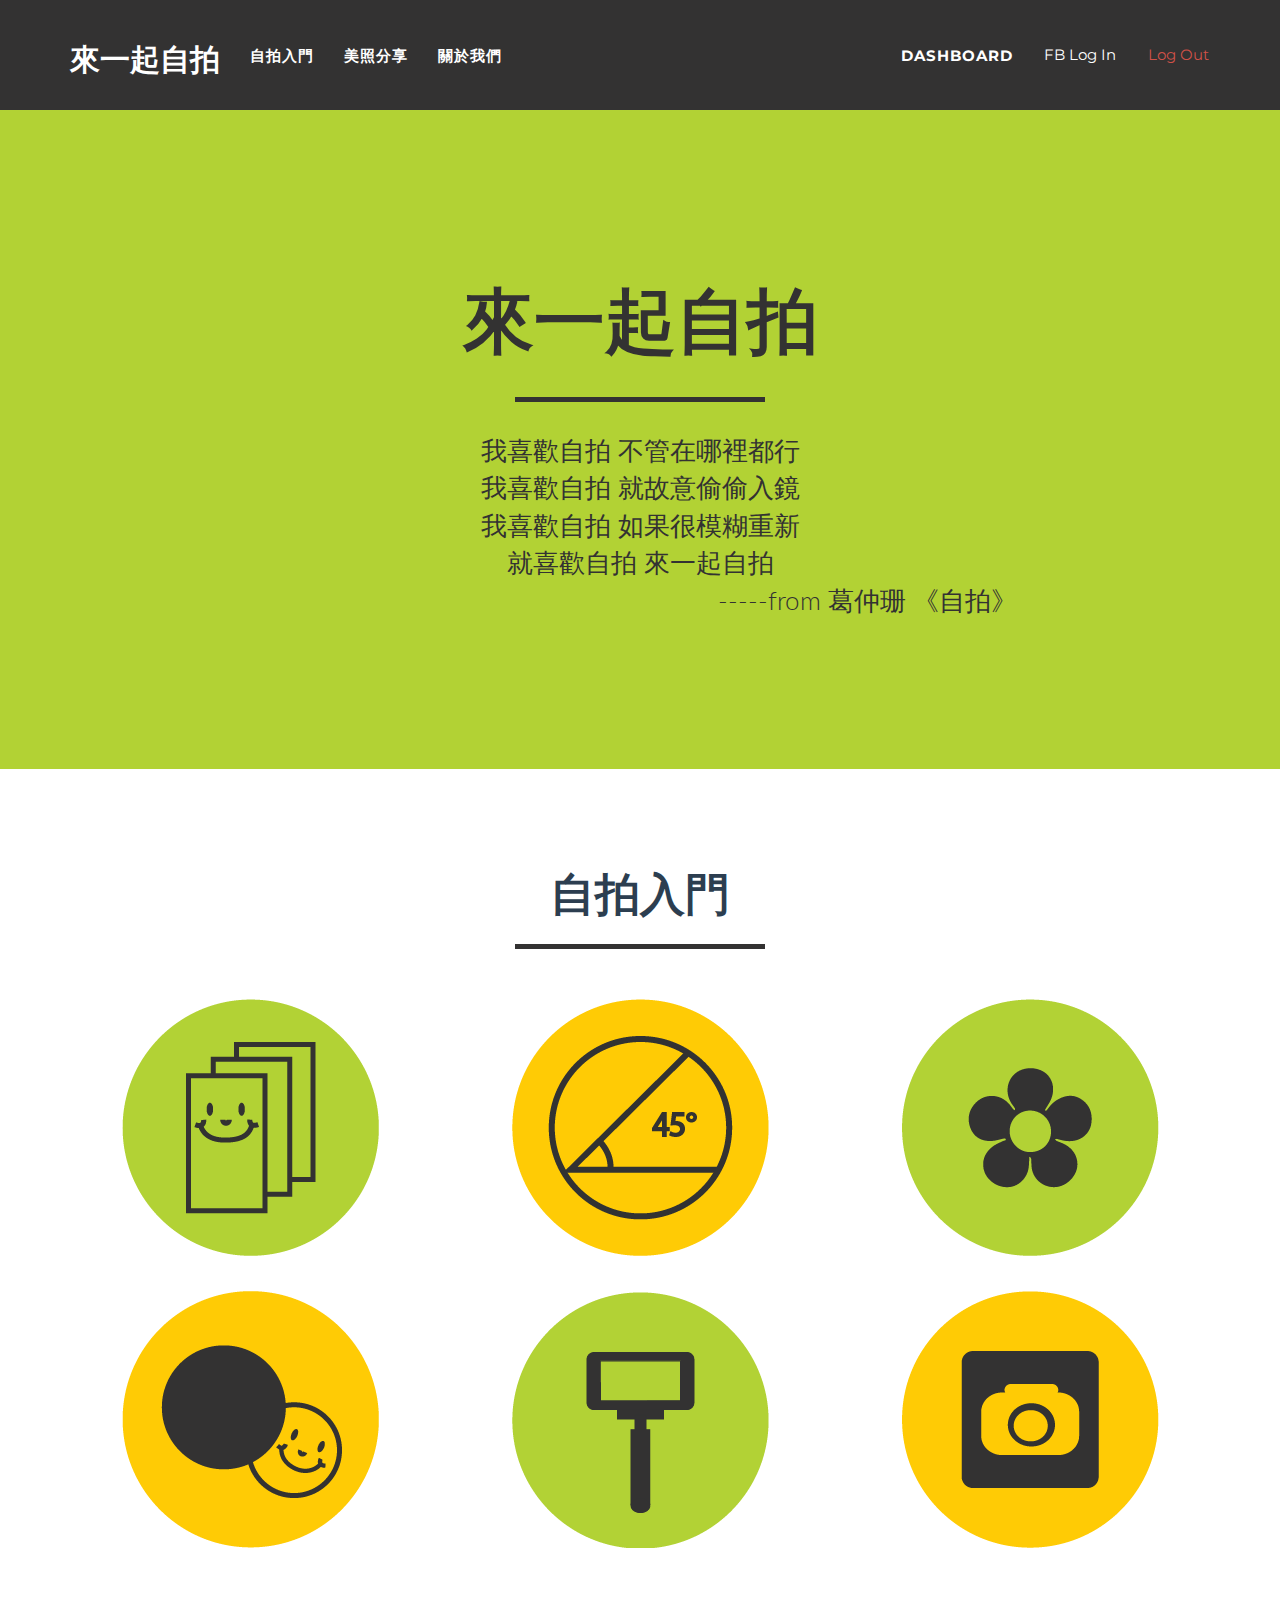
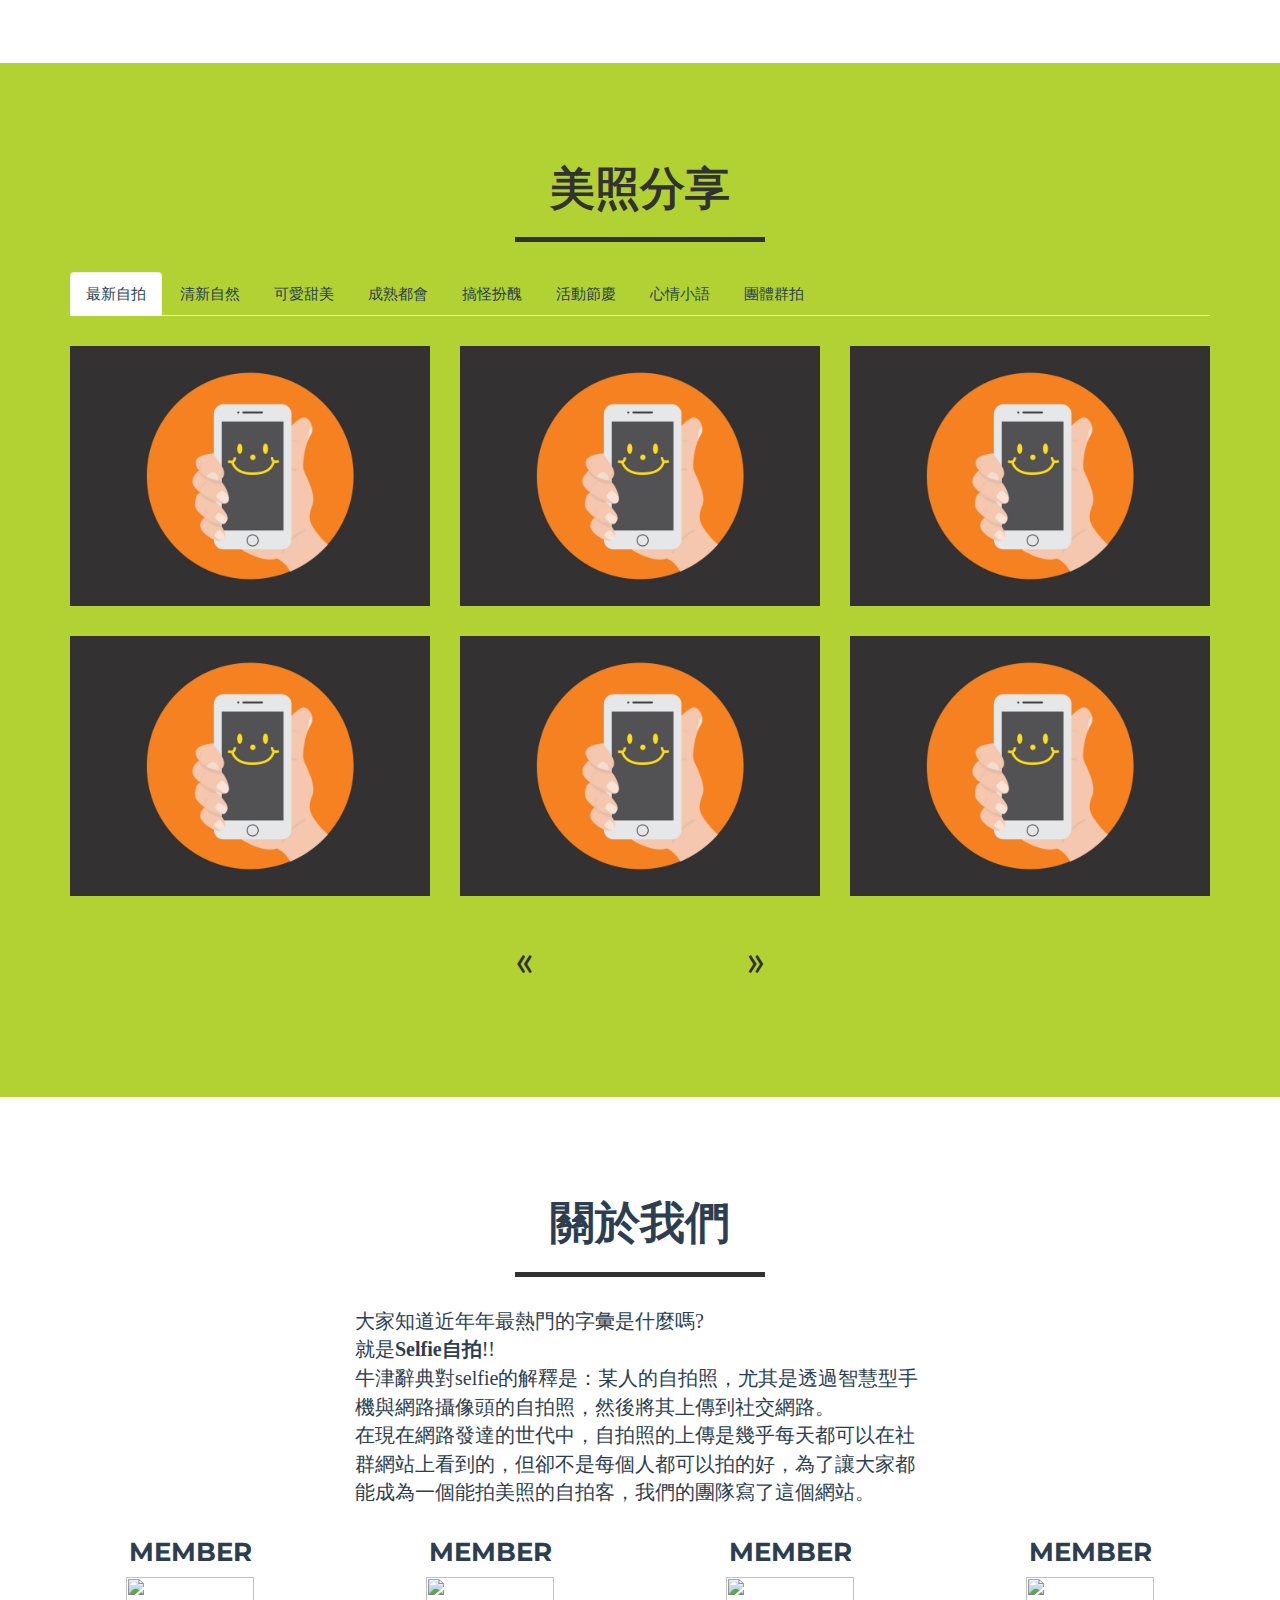
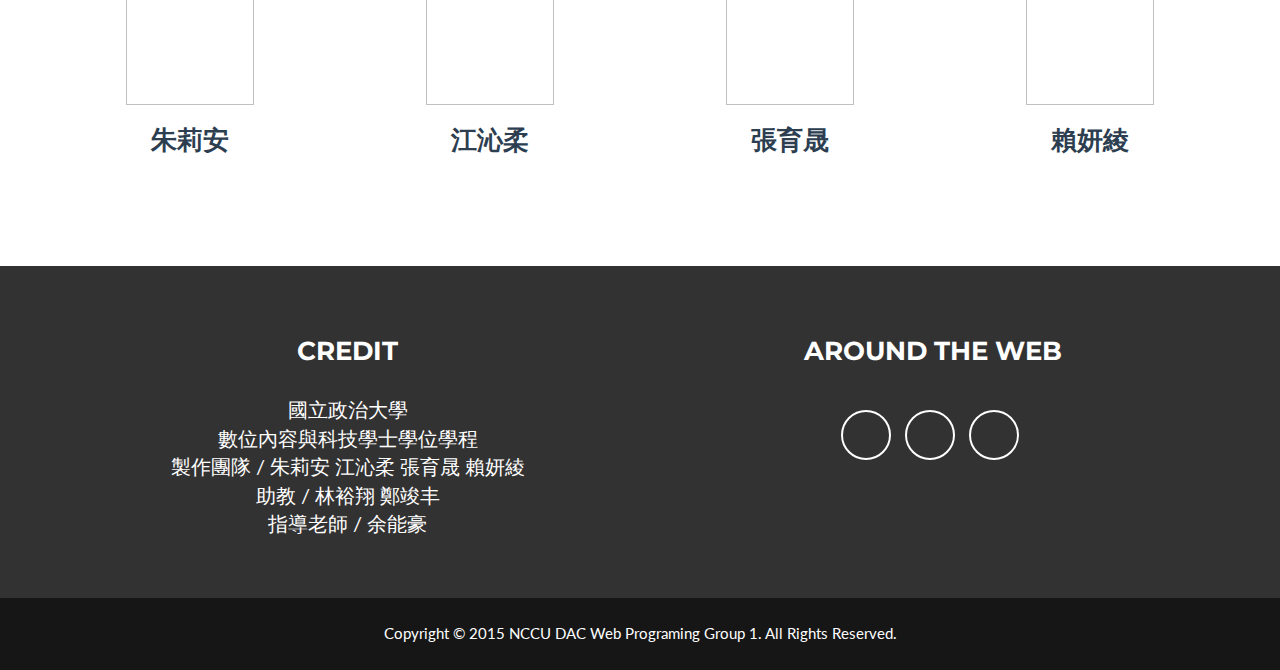
==== index.html @ 79dd172d "beautyimg" ====
<!DOCTYPE html>
<html>

    <head class="col-md-4" prefix="og: http://ogp.me/ns# fb: http://ogp.me/ns/fb# article: http://ogp.me/ns/article#">
        <meta property="og:type" content="article" />
        <meta property="og:url" content="http://selfiewithme.github.io/selfiewithme/" />
        <meta property="og:title" content="來一起自拍 Selfie With Me" />
        <meta property="og:description" content="NCCU Web Programming" />
        <meta property="og:image" content="http://selfiewithme.github.io/selfiewithme/img/opengraph.JPG"/>
        <!--https://developers.facebook.com/docs/reference/opengraph/object-type/article-->

        <title>來一起自拍 Selfie With Me</title>
        <meta name="viewport" content="width=device-width">

        <!-- Bootstrap Core CSS - Uses Bootswatch Flatly Theme: http://bootswatch.com/flatly/ -->
        <link href="css/bootstrap.css" rel="stylesheet">
        
        <!-- Custom CSS -->
        <link href="css/main.css" rel="stylesheet">

        <!-- Custom Fonts -->
        <link href="font-awesome/css/font-awesome.min.css" rel="stylesheet" type="text/css">
        <link href="http://fonts.googleapis.com/css?family=Montserrat:400,700" rel="stylesheet" type="text/css">
        <link href="http://fonts.googleapis.com/css?family=Lato:400,700,400italic,700italic" rel="stylesheet" type="text/css">
        <script src="http://www.parsecdn.com/js/parse-1.4.2.min.js"></script>
        <script src="js/key.js"></script>

    </head>

    <body id="page-top" class="index">
            <div id="fb-root"></div>
            <script>
            window.fbAsyncInit = function() {
             Parse.FacebookUtils.init({
                  appId      : '376624765869068',
                  status     : true,  // check Facebook Login status
                  cookie     : true,  // enable cookies to allow Parse to access the session
                  xfbml      : true, 
                  version    : 'v2.3'
                });
              };

            (function(d, s, id) {
              var js, fjs = d.getElementsByTagName(s)[0];
              if (d.getElementById(id)) return;
              js = d.createElement(s); js.id = id;
              js.src = "//connect.facebook.net/zh_TW/sdk.js#xfbml=1&version=v2.3&appId=376624765869068";
              fjs.parentNode.insertBefore(js, fjs);
            }(document, 'script', 'facebook-jssdk'));
            </script>
        <!-- Navigation -->
        <nav class="navbar navbar-default navbar-fixed-top">
            <div class="container">
                <!-- Brand and toggle get grouped for better mobile display -->
                <div class="navbar-header page-scroll">
                    <button type="button" class="navbar-toggle" data-toggle="collapse" data-target="#bs-example-navbar-collapse-1">
                        <span class="sr-only">Toggle navigation</span>
                        <span class="icon-bar"></span>
                        <span class="icon-bar"></span>
                        <span class="icon-bar"></span>
                    </button>
                    <a class="navbar-brand" href="#page-top">來一起自拍</a>
                </div>

                <!-- Collect the nav links, forms, and other content for toggling -->
                <div class="collapse navbar-collapse" id="bs-example-navbar-collapse-1">
                    <ul class="nav navbar-nav navbar-left">
                        <li class="hidden">
                            <a href="#page-top"></a>
                        </li>
                        <li class="page-scroll">
                            <a href="#about">自拍入門</a>
                        </li>
                        <li class="page-scroll">
                            <a href="#portfolio">美照分享</a>
                        </li>
                        <li class="page-scroll">
                            <a href="#contact">關於我們</a>
                        </li>

                    </ul>
                    <ul class="nav navbar-nav navbar-right">
                        <li >
                            <div id="fbPic"></div>
                        </li>
                        <li >
                            <a id="dashboardBtn"href="dashboard.html">Dashboard</a>
                        </li>
                        <li >
                            <button id="loginBtn" name="singlebutton" class="btn btn-link">FB Log In</button>
                        </li>
                        <li calss="col-md-offset-9">
                            <button id="logoutBtn" name="singlebutton" class="btn btn-link">Log Out</button>
                        </li>
                    </ul>
                    <div class="collapse nav navbar-nav nav-collapse slide-down" id="nav-collapse3">
                        <form class="navbar-form navbar-right" role="search">
                            <div class="form-group">
                                <input type="text" class="form-control" placeholder="Search" />
                            </div>
                            <button type="submit" class="btn btn-danger"><span class="glyphicon glyphicon-search" aria-hidden="true"></span></button>
                        </form>
                    </div>
                </div>
                <!-- /.navbar-collapse -->
            </div>
            <!-- /.container-fluid -->
        </nav>

        <!-- Header -->
        <header>
            <div class="container">
                <div class="row">
                    <div class="col-lg-12">
                        <img class="img-responsive" src="img/selfiewithme.png" alt="">
                        <div class="intro-text">
                            <span class="name">來一起自拍</span>
                            <hr class="star-light">
                            <span class="skills">我喜歡自拍 不管在哪裡都行<br>
                                                 我喜歡自拍 就故意偷偷入鏡<br>
                                                 我喜歡自拍 如果很模糊重新<br>
                                                 就喜歡自拍 來一起自拍<br>
                                                 &nbsp;&nbsp;&nbsp;&nbsp;&nbsp;&nbsp;&nbsp;&nbsp;&nbsp;&nbsp;&nbsp;&nbsp;&nbsp;&nbsp;&nbsp;&nbsp;&nbsp;&nbsp;&nbsp;&nbsp;&nbsp;&nbsp;&nbsp;&nbsp;&nbsp;&nbsp;&nbsp;&nbsp;&nbsp;&nbsp;&nbsp;&nbsp;&nbsp;&nbsp;&nbsp;&nbsp;&nbsp;&nbsp;&nbsp;&nbsp;&nbsp;&nbsp;&nbsp;&nbsp;&nbsp;&nbsp;&nbsp;&nbsp;&nbsp;&nbsp;&nbsp;&nbsp;&nbsp;&nbsp;&nbsp;&nbsp;&nbsp;&nbsp;&nbsp;&nbsp;&nbsp;&nbsp;&nbsp;&nbsp;&nbsp;-----from 葛仲珊 《自拍》
                                                 </span>
                        </div>
                    </div>
                </div>
            </div>
        </header>


        <!-- About Section -->
        <section  id="about">
            <div class="container">
                <div class="row">
                    <div class="col-lg-12 text-center">
                        <h2>自拍入門</h2>
                        <hr class="star-primary">
                    </div>
                </div>

                <div class="row">
                    <div class="col-sm-4 portfolio-item" id="tip1">
                        <a href="#tipModal1" data-target="#tipModal1" class="portfolio-link" data-toggle="modal">
                            <img src="img/tip/selfietips-02.png" class="img-responsive img-centered photo" alt="">
                        </a>
                    </div>
                    <div class="col-sm-4 portfolio-item" id="tip2">
                        <a href="#tipModal2" data-target="#tipModal2" class="portfolio-link" data-toggle="modal">
                            <img src="img/tip/selfietips-03.png" class="img-responsive img-centered photo" alt="">
                        </a>
                    </div>
                    <div class="col-sm-4 portfolio-item" id="tip3">
                        <a hhref="#tipModal3" data-target="#tipModal3" data-toggle="modal">
                            <img src="img/tip/selfietips-04.png" class="img-responsive img-centered photo" alt="">
                        </a>
                    </div>
                    <div class="col-sm-4 portfolio-item"  id="tip4">
                        <a href="#tipModal4" data-target="#tipModal4" data-toggle="modal">
                            <img src="img/tip/selfietips-05.png" class="img-responsive img-centered photo" alt="">
                        </a>
                    </div>
                    <div class="col-sm-4 portfolio-item"  id="tip5">
                        <a href="#tipModal5" data-target="#tipModal5" class="portfolio-link" data-toggle="modal">
                            <img src="img/tip/selfietips-06.png" class="img-responsive img-centered photo" alt="">
                        </a>
                    </div>
                    <div class="col-sm-4 portfolio-item" id="tip6">
                        <a href="#tipModal6" data-target="#tipModal6" class="portfolio-link" data-toggle="modal">
                            <img src="img/tip/selfietips-07.png" class="img-responsive img-centered photo" alt="">
                        </a>
                    </div>
                </div>

                 <!-- Portfolio Modals -->
                <div class="portfolio-modal modal fade" id="tipModal1" tabindex="-1" role="dialog" aria-hidden="true">
                    <div class="modal-content" id="modal-content-tip">
                        <div class="close-modal" data-dismiss="modal">
                            <div class="lr">
                                <div class="rl">
                                </div>
                            </div>
                        </div>
                        <div class="container">
                            <div class="row">
                                <div  class="modal-body">
                                    <div class="col-lg-4">
                                        <img src="img/tip/selfietips-02.png" class="img-responsive img-centered photo" alt="">
                                    </div>
                                    <div class="col-lg-8">
                                        <h3>自拍第一步：多拍</h3>
                                        <hr class="star-primary-tip">
                                        <p id="chContent">
                                           如何拍出萬中選一的自拍照，答案很簡單：就是拍一萬張然後選一張。<br>
                                           想要拍好的自拍，就必須一直拍，如果人不動只是狂按快門一萬次，那也只會得到一萬張相同的照片，和一根異常強健的食指。<br>
                                           在不斷自拍的過程中，必須條整臉的角度，鏡頭的遠近，光線位置，笑容的程度。<br>
                                           如果面對相機不會擺姿勢，可以採用連拍模式，再從中挑出你喜歡的。<br>
                                           魔鬼就藏在細節裡，想拍好自拍就要不斷練習，才能找到自己最迷人的表情。
                                        </p>
                                    </div>
                                    <button type="button" class="btn btn-default" data-dismiss="modal"><i class="fa fa-times"></i> Close</button>
                                </div>
                            </div>
                        </div>
                    </div>
                </div>

                <div class="portfolio-modal modal fade" id="tipModal2" tabindex="-1" role="dialog" aria-hidden="true">
                    <div class="modal-content" id="modal-content-tip">
                        <div class="close-modal" data-dismiss="modal">
                            <div class="lr">
                                <div class="rl">
                                </div>
                            </div>
                        </div>
                        <div class="container">
                            <div class="row">
                                <div  class="modal-body">
                                    <div class="col-lg-4">
                                        <img src="img/tip/selfietips-03.png" class="img-responsive img-centered photo" alt="">
                                    </div>
                                    <div class="col-lg-8">
                                        <h3>必勝角度在等於小於45度角</h3>
                                        <hr class="star-primary-tip">
                                        <p id="chContent">
                                           “45度角”相信這是自拍史上響叮噹的名號了!堪稱無人不知無人不曉阿!<br>
                                           不過後來發現，現在一般的手機都有前鏡頭，在使用前鏡頭的時候建議自拍客們不一定要執著於45度角了，直接用平角度，也就是跟臉部平行的角度來拍攝效果也是很不錯喔!<br>
                                           雖然由上往下的角度常常可以給人帶來意想不到的小臉+大眼效果，可是說真的像這樣拿這麼高的自拍角度真的已經落伍了，現在的網友眼睛都很厲的，這樣的照片無法被給予很多讚喔!
                                        </p>
                                    </div>
                                    <button type="button" class="btn btn-default" data-dismiss="modal"><i class="fa fa-times"></i> Close</button>
                                </div>
                            </div>
                        </div>
                    </div>
                </div>

                <div class="portfolio-modal modal fade" id="tipModal3" tabindex="-1" role="dialog" aria-hidden="true">
                    <div class="modal-content" id="modal-content-tip">
                        <div class="close-modal" data-dismiss="modal">
                            <div class="lr">
                                <div class="rl">
                                </div>
                            </div>
                        </div>
                        <div class="container">
                            <div class="row">
                                <div  class="modal-body">
                                    <div class="col-lg-4">
                                        <img src="img/tip/selfietips-04.png" class="img-responsive img-centered photo" alt="">
                                    </div>
                                    <div class="col-lg-8">
                                        <h3>善用小動作、小物品當道具</h3>
                                        <hr class="star-primary-tip">
                                        <p id="chContent">
                                            有時候光自靠臉自拍也是會有點乾，朋友們也會看膩的，這時候如果善用一點小動作、小道具，也是美照自拍的不二法門。<br>
                                            自然的加入手部的動作，順道遮遮自己不滿意的部位，不一定要露出整張臉，偶爾的神祕會帶來更多新鮮感。<br>
                                            所謂的三痛口訣-「頭痛、牙齒痛、眼睛痛」，反正哪裡痛手就放哪裡，或是把手機拿遠一點，讓脖頸或是項鍊都入鏡，手上隨手的小物品不要吝嗇，讓它們一起入鏡吧!
                                        </p>
                                    </div>
                                    <button type="button" class="btn btn-default" data-dismiss="modal"><i class="fa fa-times"></i> Close</button>
                                </div>
                            </div>
                        </div>
                    </div>
                </div>

                <div class="portfolio-modal modal fade" id="tipModal4" tabindex="-1" role="dialog" aria-hidden="true">
                    <div class="modal-content" id="modal-content-tip">
                        <div class="close-modal" data-dismiss="modal">
                            <div class="lr">
                                <div class="rl">
                                </div>
                            </div>
                        </div>
                        <div class="container">
                            <div class="row">
                                <div  class="modal-body">
                                    <div class="col-lg-4">
                                        <img src="img/tip/selfietips-05.png" class="img-responsive img-centered photo" alt="">
                                    </div>
                                    <div class="col-lg-8">
                                        <h3>與他人自拍：退一步海闊天空</h3>
                                        <hr class="star-primary-tip">
                                        <p id="chContent">
                                           站越前面臉越大，聰明的人都懂得退一步。但是一群人拍照時，退一步就太明顯了，你退一步那我也退一步，最後一起掉下懸崖!所以說，除了要注意安全外，也可以試試人不動，但整個身體往後的技巧。<br>
                                           當然，為了做到這點，平時就必須勤練腰力。
                                        </p>
                                    </div>
                                    <button type="button" class="btn btn-default" data-dismiss="modal"><i class="fa fa-times"></i> Close</button>
                                </div>
                            </div>
                        </div>
                    </div>
                </div>

                <div class="portfolio-modal modal fade" id="tipModal5" tabindex="-1" role="dialog" aria-hidden="true">
                    <div class="modal-content" id="modal-content-tip">
                        <div class="close-modal" data-dismiss="modal">
                            <div class="lr">
                                <div class="rl">
                                </div>
                            </div>
                        </div>
                        <div class="container">
                            <div class="row">
                                <div  class="modal-body">
                                    <div class="col-lg-4">
                                        <img src="img/tip/selfietips-03.png" class="img-responsive img-centered photo" alt="">
                                    </div>
                                    <div class="col-lg-8">
                                        <h3>自拍不求人-自拍棒&#38;鏡子</h3>
                                        <hr class="star-primary-tip">
                                        <p id="chContent">
                                            運用自拍棒可以更輕鬆將許多人納入鏡頭中，或是有更多的鏡位選擇，讓自拍客們有更多不同的自拍方法，等著大家去開發。<br>
                                            鏡子也是一個很厲害的自拍幫手。不僅僅可以照到全身，展示一下今天的outfit，還可以擺個三八的pose與表情，假裝是大明星，不過，請注意周遭有沒有人。
                                        </p>
                                    </div>
                                    <button type="button" class="btn btn-default" data-dismiss="modal"><i class="fa fa-times"></i> Close</button>
                                </div>
                            </div>
                        </div>
                    </div>
                </div>

                <div class="portfolio-modal modal fade" id="tipModal6" tabindex="-1" role="dialog" aria-hidden="true">
                    <div class="modal-content" id="modal-content-tip">
                        <div class="close-modal" data-dismiss="modal">
                            <div class="lr">
                                <div class="rl">
                                </div>
                            </div>
                        </div>
                        <div class="container">
                            <div class="row">
                                <div  class="modal-body">
                                    <div class="col-lg-4">
                                        <img src="img/tip/selfietips-07.png" class="img-responsive img-centered photo" alt="">
                                    </div>
                                    <div class="col-lg-8">
                                        <h3>推薦手機APP</h3>
                                        <hr class="star-primary-tip">
                                        <p id="chContent">
                                           除了人人都可以用的自拍術，是不是覺得有時候照片還是少了些什麼呢?是不是燈光不足? 還是不夠白? 還是少了些詩意呢?<br>
                                           一起來看看幾款有質感照片APP，一張好照片都可以不費吹灰之力變出來!<br>
                                           <strong>相機360</strong><br>
                                           ”魔法美膚”的這個效果，裡面的光滑皮膚、自然美白，就相當好用，還可以依照自己的口味調整強度。這款APP內建有19種的特效，不過這款APP有個缺點就是套用完特效後，會需要再匯入，不會直接存到手機的相簿<br>
                                           <strong>moreBeauty2</strong><br>
                                           如果你有點趕時間，很想趕快立刻美白美肌，那麼你可以選擇這款APP，共有美白、美肌、細節、色調，這四種功能可以調整，套用好後會直接儲存在相簿裡。<br>
                                           <strong>VSCO Cam</strong><br>
                                           是一款全英文介面的APP，一共有內建10種的濾鏡，不過每種濾鏡的名字都相當奇妙，是以英文字母+數字，像是B1、B5~~相當有藝術感，而每種特效都可以再針對曝光補償、對比、色溫等進行調整，非常的精準又細緻。<br>
                                           <strong>Squaready</strong><br>
                                           每次想要上傳照片到Instagram就會內建照片的尺寸都是正方形，有時候怎樣取捨都覺得有部分被卡掉了，這個APP就會派上用場。不論是橫式或直式的照片都可以透過這個app呈現到正方形裡，也不會覺得被截頭截尾。<br>
                                           <strong>PicArt</strong><br>
                                           這個APP真的是超強大的，集修圖、貼圖、文字於一身。免費特效的濾鏡高達20多種之多，還有可愛小貼紙可以選擇，雖然款式不算多，不過每種貼紙還可以換顏色。
                                        </p>
                                    </div>
                                    <button type="button" class="btn btn-default" data-dismiss="modal"><i class="fa fa-times"></i> Close</button>
                                </div>
                            </div>
                        </div>
                    </div>
                </div>



                 
            </div>
        </section>

        <!-- Portfolio Grid Section -->
        <section id="portfolio" class="success">
            <div class="container">
                <div class="row">
                    <div class="col-lg-12 text-center">
                        <h2>美照分享</h2>
                        <hr class="star-light">
                    </div>
                </div>
                <div class="picNav">
                    <ul class="nav nav-tabs">
                          <li role="presentation" class="active"><a href="" id="latest">最新自拍</a></li>
                          <li role="presentation"><a href="" id="natural">清新自然</a></li>
                          <li role="presentation"><a href="" id="cute">可愛甜美</a></li>
                          <li role="presentation"><a href="" id="city">成熟都會</a></li>
                          <li role="presentation"><a href="" id="weird">搞怪扮醜</a></li>
                          <li role="presentation"><a href="" id="festival">活動節慶</a></li>
                          <li role="presentation"><a href="" id="mood">心情小語</a></li>
                          <li role="presentation"><a href="" id="group">團體群拍</a></li>

                    </ul>
                </div>


                <div class="row">
                    <div class="col-sm-4 portfolio-item" id="portfolio-item1">
                        <a href="#portfolioModal1" data-target="#portfolioModal1" class="portfolio-link" data-toggle="modal">
                            <div class="caption">
                                <div class="caption-content">
                                    <i class="fa fa-search-plus fa-3x"></i>
                                </div>
                            </div>
                            <img src="img/portfolio/photo_index.jpg" class="img-responsive img-centered photo" alt="">
                        </a>
                    </div>
                    <div class="col-sm-4 portfolio-item" id="portfolio-item2">
                        <a href="#portfolioModal2" data-target="#portfolioModal2" class="portfolio-link" data-toggle="modal">
                            <div class="caption">
                                <div class="caption-content">
                                    <i class="fa fa-search-plus fa-3x"></i>
                                </div>
                            </div>
                            <img src="img/portfolio/photo_index.jpg" class="img-responsive img-centered photo" alt="">
                        </a>
                    </div>
                    <div class="col-sm-4 portfolio-item" id="portfolio-item3">
                        <a href="#portfolioModal3" data-target="#portfolioModal3" class="portfolio-link" data-toggle="modal">
                            <div class="caption">
                                <div class="caption-content">
                                    <i class="fa fa-search-plus fa-3x"></i>
                                </div>
                            </div>
                            <img src="img/portfolio/photo_index.jpg" class="img-responsive img-centered photo" alt="">
                        </a>
                    </div>
                    <div class="col-sm-4 portfolio-item"  id="portfolio-item4">
                        <a href="#portfolioModal4" data-target="#portfolioModal4" class="portfolio-link" data-toggle="modal">
                            <div class="caption">
                                <div class="caption-content">
                                    <i class="fa fa-search-plus fa-3x"></i>
                                </div>
                            </div>
                            <img src="img/portfolio/photo_index.jpg" class="img-responsive img-centered photo" alt="">
                        </a>
                    </div>
                    <div class="col-sm-4 portfolio-item"  id="portfolio-item5">
                        <a href="#portfolioModal5" data-target="#portfolioModal5" class="portfolio-link" data-toggle="modal">
                            <div class="caption">
                                <div class="caption-content">
                                    <i class="fa fa-search-plus fa-3x"></i>
                                </div>
                            </div>
                            <img src="img/portfolio/photo_index.jpg" class="img-responsive img-centered photo" alt="">
                        </a>
                    </div>
                    <div class="col-sm-4 portfolio-item" id="portfolio-item6">
                        <a href="#portfolioModal6" data-target="#portfolioModal6" class="portfolio-link" data-toggle="modal">
                            <div class="caption">
                                <div class="caption-content">
                                    <i class="fa fa-search-plus fa-3x"></i>
                                </div>
                            </div>
                            <img src="img/portfolio/photo_index.jpg" class="img-responsive img-centered photo" alt="">
                        </a>
                    </div>
                </div>

                <div class="row text-center">
                    <div class="col-lg-12">
                        <ul class="pagination">
                            <li>
                                <a id="lastpage" href="" style="font-size:3em;margin:2em">&laquo;</a>
                            </li>
                            <li>
                                <a id="nextpage" href="" style="font-size:3em;margin:2em">&raquo;</a>
                            </li>
                        </ul>
                    </div>
                </div>


            </div>
        </section>


        <!-- Contact Section -->
        <section id="contact" class="text-center">
            <div class="container">
                <div class="row">
                    <div class="col-lg-12 text-center">
                        <h2>關於我們</h2>
                        <hr class="star-primary">
                    </div>
                    <div class="row">
                        <div id="chContent" class="col-lg-6 col-lg-offset-3">
                            <p>大家知道近年年最熱門的字彙是什麼嗎?<br>
                               就是<strong>Selfie自拍</strong>!!<br>
                               牛津辭典對selfie的解釋是：某人的自拍照，尤其是透過智慧型手機與網路攝像頭的自拍照，然後將其上傳到社交網路。<br>
                               在現在網路發達的世代中，自拍照的上傳是幾乎每天都可以在社群網站上看到的，但卻不是每個人都可以拍的好，為了讓大家都能成為一個能拍美照的自拍客，我們的團隊寫了這個網站。
                            </p>
                        </div>
                    </div>
                    <div class="row">
                        <div class="col-md-3">
                            <h3>member</h3>
                            <img class="img-about" src="img/about/1.png" alt="">
                            <h3>朱莉安</h3>
                        </div>
                        <div class="col-md-3">
                            <h3>member</h3>
                            <img class="img-about" src="img/about/2.png" alt="">
                            <h3>江沁柔</h3>
                        </div>
                        <div class="col-md-3">
                            <h3>member</h3>
                            <img class="img-about" src="img/profile.png" alt="">
                            <h3>張育晟</h3>
                        </div>
                        <div class="col-md-3">
                            <h3>member</h3>
                            <img class="img-about" src="img/about/4.png" alt="">
                            <h3>賴妍綾</h3>
                        </div>
                    </div>
                </div>

            </div>
        </section>


        <!-- Footer -->
        <footer class="text-center">
            <div class="footer-above">
                <div class="container">
                    <div class="row">
                        <div class="footer-col col-md-6">
                            <h3>Credit</h3>
                            <p>國立政治大學<br>
                               數位內容與科技學士學位學程<br>
                               製作團隊 / 朱莉安 江沁柔 張育晟 賴妍綾<br>
                               助教 / 林裕翔 鄭竣丰<br>
                               指導老師 / 余能豪</p>
                        </div>
                        <div class="footer-col col-md-6">
                            <h3>Around the Web</h3>
                            <ul class="list-inline">
                                <li>
                                    <a href="#" class="btn-social btn-outline"><i class="fa fa-fw fa-facebook"></i></a>
                                </li>
                                <li>
                                    <a href="#" class="btn-social btn-outline"><i class="fa fa-fw fa-google-plus"></i></a>
                                </li>
                                <li>
                                    <a href="#" class="btn-social btn-outline"><i class="fa fa-fw fa-twitter"></i></a>
                                </li>
                            </ul>
                            <div class="fb-like" data-href="http://goodchiang.github.io/finalProjectTest/" data-layout="button" data-action="like" data-show-faces="true" data-share="true"></div>
                        </div>
                    </div>
                </div>
            </div>
            <div class="footer-below">
                <div class="container">
                    <div class="row">
                        <div class="col-lg-12">
                            Copyright © 2015 NCCU DAC Web Programing Group 1. All Rights Reserved.
                        </div>
                    </div>
                </div>
            </div>
        </footer>




        <!-- Scroll to Top Button (Only visible on small and extra-small screen sizes) -->
        <div class="scroll-top page-scroll visible-xs visible-sm">
            <a class="btn btn-primary" href="#page-top">
                <i class="fa fa-chevron-up"></i>
            </a>
        </div>

        <!-- Portfolio Modals -->
        <div class="portfolio-modal modal fade" id="portfolioModal1" tabindex="-1" role="dialog" aria-hidden="true">
            <div class="modal-content">
                <div class="close-modal" data-dismiss="modal">
                    <div class="lr">
                        <div class="rl">
                        </div>
                    </div>
                </div>
                <div class="container">
                    <div class="row">
                        <div class="col-lg-8 col-lg-offset-2">
                            <div class="modal-body">
                                <hr class="star-primary">
                                <img src="img/portfolio/photo_index.jpg" class="img-responsive img-centered photo" alt="">
                                <h4 class="writer">Writer<h4>
                                <h4 class="Tools">使用APP/技術: <span id="app">美圖秀秀</span></h4>
                                <h4 class="type">風格: <span id="style">清新自然</span></h4>
                                <p  class="tip">
                                    小訣竅小訣竅小訣竅小訣竅小訣竅小訣竅小訣竅小訣竅小訣竅小訣竅小訣竅小訣竅小訣竅小訣竅小訣竅小訣竅小訣竅小訣竅小訣竅小訣竅小訣竅小訣竅小訣竅小訣竅小訣竅小訣竅小訣竅小訣竅小訣竅小訣竅小訣竅小訣竅小訣竅小訣竅小訣竅小訣竅小訣竅小訣竅小訣竅小訣竅小訣竅小訣竅小訣竅小訣竅小訣竅小訣竅小訣竅小訣竅小訣竅小訣竅小訣竅小訣竅小訣竅小訣竅小訣竅小訣竅。
                                </p>
                                <div class="likebutton"><div class="fb-like" data-href="#" data-layout="button_count" data-action="like" data-show-faces="true" data-share="true"></div></div>
                                <div class="comment"><div class="fb-comments" data-href="#" data-numposts="5"></div></div>
                                <button type="button" class="btn btn-default" data-dismiss="modal"><i class="fa fa-times"></i> Close</button>
                            </div>
                        </div>
                    </div>
                </div>
            </div>
        </div>
        
        <div class="portfolio-modal modal fade" id="portfolioModal2" tabindex="-1" role="dialog" aria-hidden="true">
            <div class="modal-content">
                <div class="close-modal" data-dismiss="modal">
                    <div class="lr">
                        <div class="rl">
                        </div>
                    </div>
                </div>
                <div class="container">
                    <div class="row">
                        <div class="col-lg-8 col-lg-offset-2">
                            <div class="modal-body">
                                <hr class="star-primary">
                                <img src="img/portfolio/photo_index.jpg" class="img-responsive img-centered photo" alt="">
                                <h4 class="writer">Writer<h4>
                                <h4 class="Tools">使用APP/技術: <span id="app">美圖秀秀</span></h4>
                                <h4 class="type">風格: <span id="style">清新自然</span></h4>
                                <p  class="tip">
                                    小訣竅小訣竅小訣竅小訣竅小訣竅小訣竅小訣竅小訣竅小訣竅小訣竅小訣竅小訣竅小訣竅小訣竅小訣竅小訣竅小訣竅小訣竅小訣竅小訣竅小訣竅小訣竅小訣竅小訣竅小訣竅小訣竅小訣竅小訣竅小訣竅小訣竅小訣竅小訣竅小訣竅小訣竅小訣竅小訣竅小訣竅小訣竅小訣竅小訣竅小訣竅小訣竅小訣竅小訣竅小訣竅小訣竅小訣竅小訣竅小訣竅小訣竅小訣竅小訣竅小訣竅小訣竅小訣竅小訣竅。
                                </p>
                                <div class="likebutton"><div class="fb-like" data-href="#" data-layout="button_count" data-action="like" data-show-faces="true" data-share="true"></div></div>
                                <div class="comment"><div class="fb-comments" data-href="#" data-numposts="5"></div></div>

                                <button type="button" class="btn btn-default" data-dismiss="modal"><i class="fa fa-times"></i> Close</button>
                            </div>
                        </div>
                    </div>
                </div>
            </div>
        </div>

        <div class="portfolio-modal modal fade" id="portfolioModal3" tabindex="-1" role="dialog" aria-hidden="true">
            <div class="modal-content">
                <div class="close-modal" data-dismiss="modal">
                    <div class="lr">
                        <div class="rl">
                        </div>
                    </div>
                </div>
                <div class="container">
                    <div class="row">
                        <div class="col-lg-8 col-lg-offset-2">
                            <div class="modal-body">
                                <hr class="star-primary">
                                <img src="img/portfolio/photo_index.jpg" class="img-responsive img-centered photo" alt="">
                                <h4 class="writer">Writer<h4>
                                <h4 class="Tools">使用APP/技術: <span id="app">美圖秀秀</span></h4>
                                <h4 class="type">風格: <span id="style">清新自然</span></h4>
                                <p  class="tip">
                                    小訣竅小訣竅小訣竅小訣竅小訣竅小訣竅小訣竅小訣竅小訣竅小訣竅小訣竅小訣竅小訣竅小訣竅小訣竅小訣竅小訣竅小訣竅小訣竅小訣竅小訣竅小訣竅小訣竅小訣竅小訣竅小訣竅小訣竅小訣竅小訣竅小訣竅小訣竅小訣竅小訣竅小訣竅小訣竅小訣竅小訣竅小訣竅小訣竅小訣竅小訣竅小訣竅小訣竅小訣竅小訣竅小訣竅小訣竅小訣竅小訣竅小訣竅小訣竅小訣竅小訣竅小訣竅小訣竅小訣竅。
                                </p>
                                <div class="likebutton"><div class="fb-like" data-href="#" data-layout="button_count" data-action="like" data-show-faces="true" data-share="true"></div></div>
                                <div class="comment"><div class="fb-comments" data-href="#" data-numposts="5"></div></div>
                                <button type="button" class="btn btn-default" data-dismiss="modal"><i class="fa fa-times"></i> Close</button>
                            </div>
                        </div>
                    </div>
                </div>
            </div>
        </div>

        <div class="portfolio-modal modal fade" id="portfolioModal4" tabindex="-1" role="dialog" aria-hidden="true">
            <div class="modal-content">
                <div class="close-modal" data-dismiss="modal">
                    <div class="lr">
                        <div class="rl">
                        </div>
                    </div>
                </div>
                <div class="container">
                    <div class="row">
                        <div class="col-lg-8 col-lg-offset-2">
                            <div class="modal-body">
                                <hr class="star-primary">
                                <img src="img/portfolio/photo_index.jpg" class="img-responsive img-centered photo" alt="">
                                <h4 class="writer">Writer<h4>
                                <h4 class="Tools">使用APP/技術: <span id="app">美圖秀秀</span></h4>
                                <h4 class="type">風格: <span id="style">清新自然</span></h4>
                                <p  class="tip">
                                    小訣竅小訣竅小訣竅小訣竅小訣竅小訣竅小訣竅小訣竅小訣竅小訣竅小訣竅小訣竅小訣竅小訣竅小訣竅小訣竅小訣竅小訣竅小訣竅小訣竅小訣竅小訣竅小訣竅小訣竅小訣竅小訣竅小訣竅小訣竅小訣竅小訣竅小訣竅小訣竅小訣竅小訣竅小訣竅小訣竅小訣竅小訣竅小訣竅小訣竅小訣竅小訣竅小訣竅小訣竅小訣竅小訣竅小訣竅小訣竅小訣竅小訣竅小訣竅小訣竅小訣竅小訣竅小訣竅小訣竅。
                                </p>
                                <div class="likebutton"><div class="fb-like" data-href="#" data-layout="button_count" data-action="like" data-show-faces="true" data-share="true"></div></div>
                                <div class="comment"><div class="fb-comments" data-href="#" data-numposts="5"></div></div>

                                <button type="button" class="btn btn-default" data-dismiss="modal"><i class="fa fa-times"></i> Close</button>
                            </div>
                        </div>
                    </div>
                </div>
            </div>
        </div>

        <div class="portfolio-modal modal fade" id="portfolioModal5" tabindex="-1" role="dialog" aria-hidden="true">
            <div class="modal-content">
                <div class="close-modal" data-dismiss="modal">
                    <div class="lr">
                        <div class="rl">
                        </div>
                    </div>
                </div>
                <div class="container">
                    <div class="row">
                        <div class="col-lg-8 col-lg-offset-2">
                            <div class="modal-body">
                                <hr class="star-primary">
                                <img src="img/portfolio/photo_index.jpg" class="img-responsive img-centered photo" alt="">
                                <h4 class="writer">Writer<h4>
                                <h4 class="Tools">使用APP/技術: <span id="app">美圖秀秀</span></h4>
                                <h4 class="type">風格: <span id="style">清新自然</span></h4>
                                <p  class="tip">
                                    小訣竅小訣竅小訣竅小訣竅小訣竅小訣竅小訣竅小訣竅小訣竅小訣竅小訣竅小訣竅小訣竅小訣竅小訣竅小訣竅小訣竅小訣竅小訣竅小訣竅小訣竅小訣竅小訣竅小訣竅小訣竅小訣竅小訣竅小訣竅小訣竅小訣竅小訣竅小訣竅小訣竅小訣竅小訣竅小訣竅小訣竅小訣竅小訣竅小訣竅小訣竅小訣竅小訣竅小訣竅小訣竅小訣竅小訣竅小訣竅小訣竅小訣竅小訣竅小訣竅小訣竅小訣竅小訣竅小訣竅。
                                </p>
                                <div class="likebutton"><div class="fb-like" data-href="#" data-layout="button_count" data-action="like" data-show-faces="true" data-share="true"></div></div>
                                <div class="comment"><div class="fb-comments" data-href="#" data-numposts="5"></div></div>

                                <button type="button" class="btn btn-default" data-dismiss="modal"><i class="fa fa-times"></i> Close</button>
                            </div>
                        </div>
                    </div>
                </div>
            </div>
        </div>

        <div class="portfolio-modal modal fade" id="portfolioModal6" tabindex="-1" role="dialog" aria-hidden="true">
            <div class="modal-content">
                <div class="close-modal" data-dismiss="modal">
                    <div class="lr">
                        <div class="rl">
                        </div>
                    </div>
                </div>
                <div class="container">
                    <div class="row">
                        <div class="col-lg-8 col-lg-offset-2">
                            <div class="modal-body">
                                <hr class="star-primary">
                                <img src="img/portfolio/photo_index.jpg" class="img-responsive img-centered photo" alt="">
                                <h4 class="writer">Writer<h4>
                                <h4 class="Tools">使用APP/技術: <span id="app">美圖秀秀</span></h4>
                                <h4 class="type">風格: <span id="style">清新自然</span></h4>
                                <p  class="tip">
                                    小訣竅小訣竅小訣竅小訣竅小訣竅小訣竅小訣竅小訣竅小訣竅小訣竅小訣竅小訣竅小訣竅小訣竅小訣竅小訣竅小訣竅小訣竅小訣竅小訣竅小訣竅小訣竅小訣竅小訣竅小訣竅小訣竅小訣竅小訣竅小訣竅小訣竅小訣竅小訣竅小訣竅小訣竅小訣竅小訣竅小訣竅小訣竅小訣竅小訣竅小訣竅小訣竅小訣竅小訣竅小訣竅小訣竅小訣竅小訣竅小訣竅小訣竅小訣竅小訣竅小訣竅小訣竅小訣竅小訣竅。
                                </p>
                                <div class="likebutton"><div class="fb-like" data-href="#" data-layout="button_count" data-action="like" data-show-faces="true" data-share="true"></div></div>
                                <div class="comment"><div class="fb-comments" data-href="#" data-numposts="5"></div></div>

                                <button type="button" class="btn btn-default" data-dismiss="modal"><i class="fa fa-times"></i> Close</button>
                            </div>
                        </div>
                    </div>
                </div>
            </div>
        </div>

<!-- jQuery -->
        <script src="js/jquery.js"></script>

        <!-- Bootstrap Core JavaScript -->
        <script src="js/bootstrap.min.js"></script>

        <!-- Plugin JavaScript -->
        <script src="http://cdnjs.cloudflare.com/ajax/libs/jquery-easing/1.3/jquery.easing.min.js"></script>
        <script src="js/classie.js"></script>
        <script src="js/cbpAnimatedHeader.js"></script>

        <!-- Custom Theme JavaScript -->
        <script src="js/main.js"></script>
        <script type="text/javascript" src="js/app.js"></script>

        <!-- HTML5 Shim and Respond.js IE8 support of HTML5 elements and media queries -->
        <!-- WARNING: Respond.js doesn't work if you view the page via file:// -->
        <!--[if lt IE 9]>
            <script src="https://oss.maxcdn.com/libs/html5shiv/3.7.0/html5shiv.js"></script>
            <script src="https://oss.maxcdn.com/libs/respond.js/1.4.2/respond.min.js"></script>
        <![endif]-->

</body>
</html>
---- css/main.css ----
/*!
 * Start Bootstrap - Freelancer Bootstrap Theme (http://startbootstrap.com)
 * Code licensed under the Apache License v2.0.
 * For details, see http://www.apache.org/licenses/LICENSE-2.0.
 */

body {
    overflow-x: hidden;
}

p {
    font-size: 20px;
}

p.small {
    font-size: 16px;
}

a,
a:hover,
a:focus,
a:active,
a.active {
    outline: 0;
    color: #b2d234;
}

h1,
h2,
h3,
h4,
h5,
h6 {
    text-transform: uppercase;
    font-family: Montserrat,"Helvetica Neue",Helvetica,Arial,sans-serif,"微軟正黑體";
    font-weight: 700;
}

hr.star-light,
hr.star-primary,
.star-primary-tip {
    margin: 25px auto 30px;
    padding: 0;
    max-width: 250px;
    border: 0;
    border-top: solid 5px;
    text-align: center;
}

hr.star-light:after,
hr.star-primary:after,
.star-primary-tip:after {
    content: "\f030";
    display: inline-block;
    position: relative;
    top: -.8em;
    padding: 0 .25em;
    font-family: FontAwesome;
    font-size: 2em;
}

hr.star-light {
    border-color: #333232;
}

hr.star-light:after {
    color: #333232;
    background-color: #b2d234;
}

hr.star-primary {
    border-color: #333232;
}

hr.star-primary:after {
    color: #333232;
    background-color: #fff;
}

.star-primary-tip{
    border-color: #fff;
}

.star-primary-tip:after {
    color: #fff;
    background-color: #939597;
}

.img-centered {
    margin: 0 auto;
}

header {
    text-align: center;
    color: #333232;
    background: #b2d234;
}

header .container {
    padding-top: 100px;
    padding-bottom: 50px;
}

header img {
    display: block;
    margin: 0 auto 20px;
}

header .intro-text .name {
    display: block;
    text-transform: uppercase;
    font-family: Montserrat,"Helvetica Neue",Helvetica,Arial,sans-serif,"微軟正黑體";
    font-size: 2em;
    font-weight: 700;
}

header .intro-text .skills {
    font-size: 1.25em;
    font-weight: 300;
    font-family: "Lato","Helvetica Neue",Helvetica,Arial,sans-serif,"微軟正黑體";
}

@media(min-width:768px) {
    header .container {
        padding-top: 250px;
        padding-bottom: 150px;
    }

    header .intro-text .name {
        font-size: 4.75em;
    }

    header .intro-text .skills {
        font-size: 1.75em;
    }
}

@media(min-width:768px) {
    .navbar-fixed-top {
        padding: 25px 0;
        -webkit-transition: padding .3s;
        -moz-transition: padding .3s;
        transition: padding .3s;
    }

    .navbar-fixed-top .navbar-brand {
        font-size: 2em;
        -webkit-transition: all .3s;
        -moz-transition: all .3s;
        transition: all .3s;
    }

    .navbar-fixed-top.navbar-shrink {
        padding: 10px 0;
    }

    .navbar-fixed-top.navbar-shrink .navbar-brand {
        font-size: 1.5em;
    }
}

.navbar {
    text-transform: uppercase;
    font-family: Montserrat,"Helvetica Neue",Helvetica,Arial,sans-serif,"微軟正黑體";
    font-weight: 700;
}

.navbar a:focus {
    outline: 0;
}

.navbar .navbar-nav {
    letter-spacing: 1px;
}

.navbar .navbar-nav li a:focus {
    outline: 0;
}

.navbar-default,
.navbar-inverse {
    border: 0;
}


#loginBtn ,#logoutBtn{
    padding: 18px 15px;
}

#logoutBtn{
    color: #d05148 ;
}


#preview1{
    border-radius: 50%;
    border:10px;
    width:60px;
    height:60px;
}




section {
    padding: 100px 0;
}

section h2 {
    margin: 0;
    font-size: 3em;
}

section.success {
    color: #333232;
    background: #b2d234;
}

section.success a,
section.success a:hover,
section.success a:focus,
section.success a:active,
section.success a.active {
    outline: 0;
    color: #2c3e50;
}

@media(max-width:767px) {
    section {
        padding: 75px 0;
    }

    section.first {
        padding-top: 75px;
    }
}

.picNav{
    padding-bottom: 30px;
}


#about .portfolio-item{
    right: 0;
    margin: 20px 0 15px 0;
}

#portfolio .portfolio-item {
    right: 0;
    margin: 0 0 15px;
}

#portfolio .portfolio-item .portfolio-link {
    display: block;
    position: relative;
    margin: 0 auto;
    max-width: 400px;
}

#portfolio .portfolio-item .portfolio-link .caption {
    position: absolute;
    width: 100%;
    height: 100%;
    opacity: 0;
    background: rgba(178,210,52,.9);
    -webkit-transition: all ease .5s;
    -moz-transition: all ease .5s;
    transition: all ease .5s;
}


#portfolio .portfolio-item .portfolio-link .caption:hover {
    opacity: 1;
}

#portfolio .portfolio-item .portfolio-link .caption .caption-content {
    position: absolute;
    top: 50%;
    width: 100%;
    height: 20px;
    margin-top: -12px;
    text-align: center;
    font-size: 20px;
    color: #fff;
}

#portfolio .portfolio-item .portfolio-link .caption .caption-content i {
    margin-top: -12px;
}

#portfolio .portfolio-item .portfolio-link .caption .caption-content h3,
#portfolio .portfolio-item .portfolio-link .caption .caption-content h4 {
    margin: 0;
}

#portfolio * {
    z-index: 2;
}

@media(min-width:767px) {
    #portfolio .portfolio-item {
        margin: 0 0 30px;
    }
}

.btn-outline {
    margin-top: 15px;
    border: solid 2px #fff;
    font-size: 20px;
    color: #fff;
    background: 0 0;
    transition: all .3s ease-in-out;
}

.btn-outline:hover,
.btn-outline:focus,
.btn-outline:active,
.btn-outline.active {
    border: solid 2px #fff;
    color: #b2d234;
    background: #fff;
}


footer {
    color: #fff;
    font-family: "Lato","Helvetica Neue",Helvetica,Arial,sans-serif,"微軟正黑體";
}

footer h3 {
    margin-bottom: 30px;
}

footer .footer-above {
    padding-top: 50px;
    background-color: #333232;
}

footer .footer-col {
    margin-bottom: 50px;
}

footer .footer-below {
    padding: 25px 0;
    background-color: #161616;
}

.btn-social {
    display: inline-block;
    width: 50px;
    height: 50px;
    border: 2px solid #fff;
    border-radius: 100%;
    text-align: center;
    font-size: 20px;
    line-height: 45px;
}

.btn:focus,
.btn:active,
.btn.active {
    outline: 0;
}

.scroll-top {
    z-index: 1049;
    position: fixed;
    right: 2%;
    bottom: 2%;
    width: 50px;
    height: 50px;
}

.scroll-top .btn {
    width: 50px;
    height: 50px;
    border-radius: 100%;
    font-size: 20px;
    line-height: 28px;
}

.scroll-top .btn:focus {
    outline: 0;
}

.portfolio-modal .modal-content {
    padding: 100px 0;
    min-height: 80%;
    border: 0;
    border-radius: 0;
    text-align: center;
    background-clip: border-box;
    -webkit-box-shadow: none;
    box-shadow: none;
}

.portfolio-modal .modal-content h2 {
    margin: 0;
    font-size: 3em;
}

.portfolio-modal .modal-content img {
    margin-bottom: 30px;
}

.portfolio-modal .modal-content .item-details {
    margin: 30px 0;
}

.portfolio-modal .close-modal {
    position: absolute;
    top: 25px;
    right: 25px;
    width: 75px;
    height: 75px;
    background-color: transparent;
    cursor: pointer;
}

.portfolio-modal .close-modal:hover {
    opacity: .3;
}

.portfolio-modal .close-modal .lr {
    z-index: 1051;
    width: 1px;
    height: 75px;
    margin-left: 35px;
    background-color: #2c3e50;
    -webkit-transform: rotate(45deg);
    -ms-transform: rotate(45deg);
    transform: rotate(45deg);
}

.portfolio-modal .close-modal .lr .rl {
    z-index: 1052;
    width: 1px;
    height: 75px;
    background-color: #2c3e50;
    -webkit-transform: rotate(90deg);
    -ms-transform: rotate(90deg);
    transform: rotate(90deg);
}

.portfolio-modal .modal-backdrop {
    display: none;
    opacity: 0;
}


#dashboardImg{
    border-radius: 50%;
    width:250px;
    height:250px;
}
}


#uploadForm{
    float: left;
} 

#formText{
    text-align: left;
}

#chContent{
    font-family:"微軟正黑體";
    text-align: left;   
}

#about #chContent,
.modal-body h3{
    color:#fff;
}

.img-about{
    height:128px;
    width:128px;
}

#lastpage,#nextpage{
    color: #333232;
    background-color: #b2d234;
}

#lastpage_DB,#nextpage_DB{
    color: #333232;
    background-color: #ffffff;
}



#modal-content-tip{
    background-color: #939597;
}
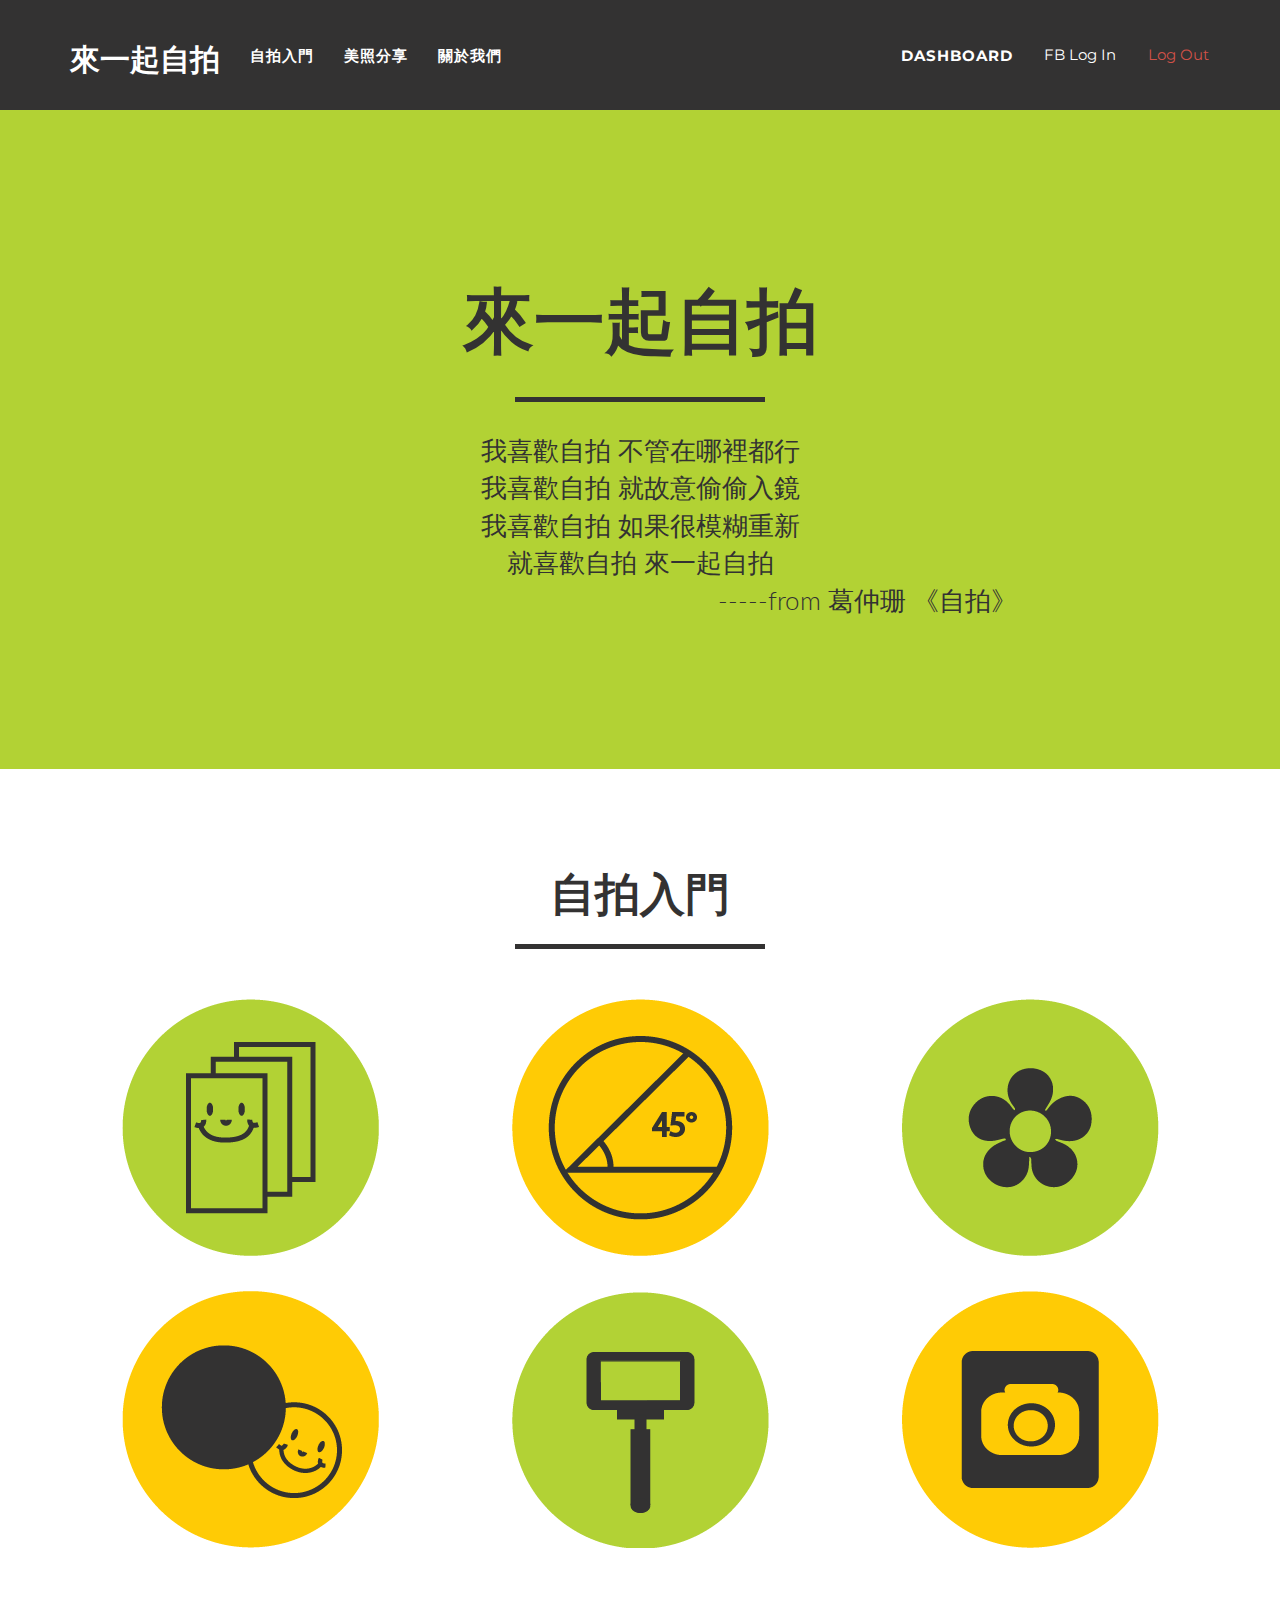
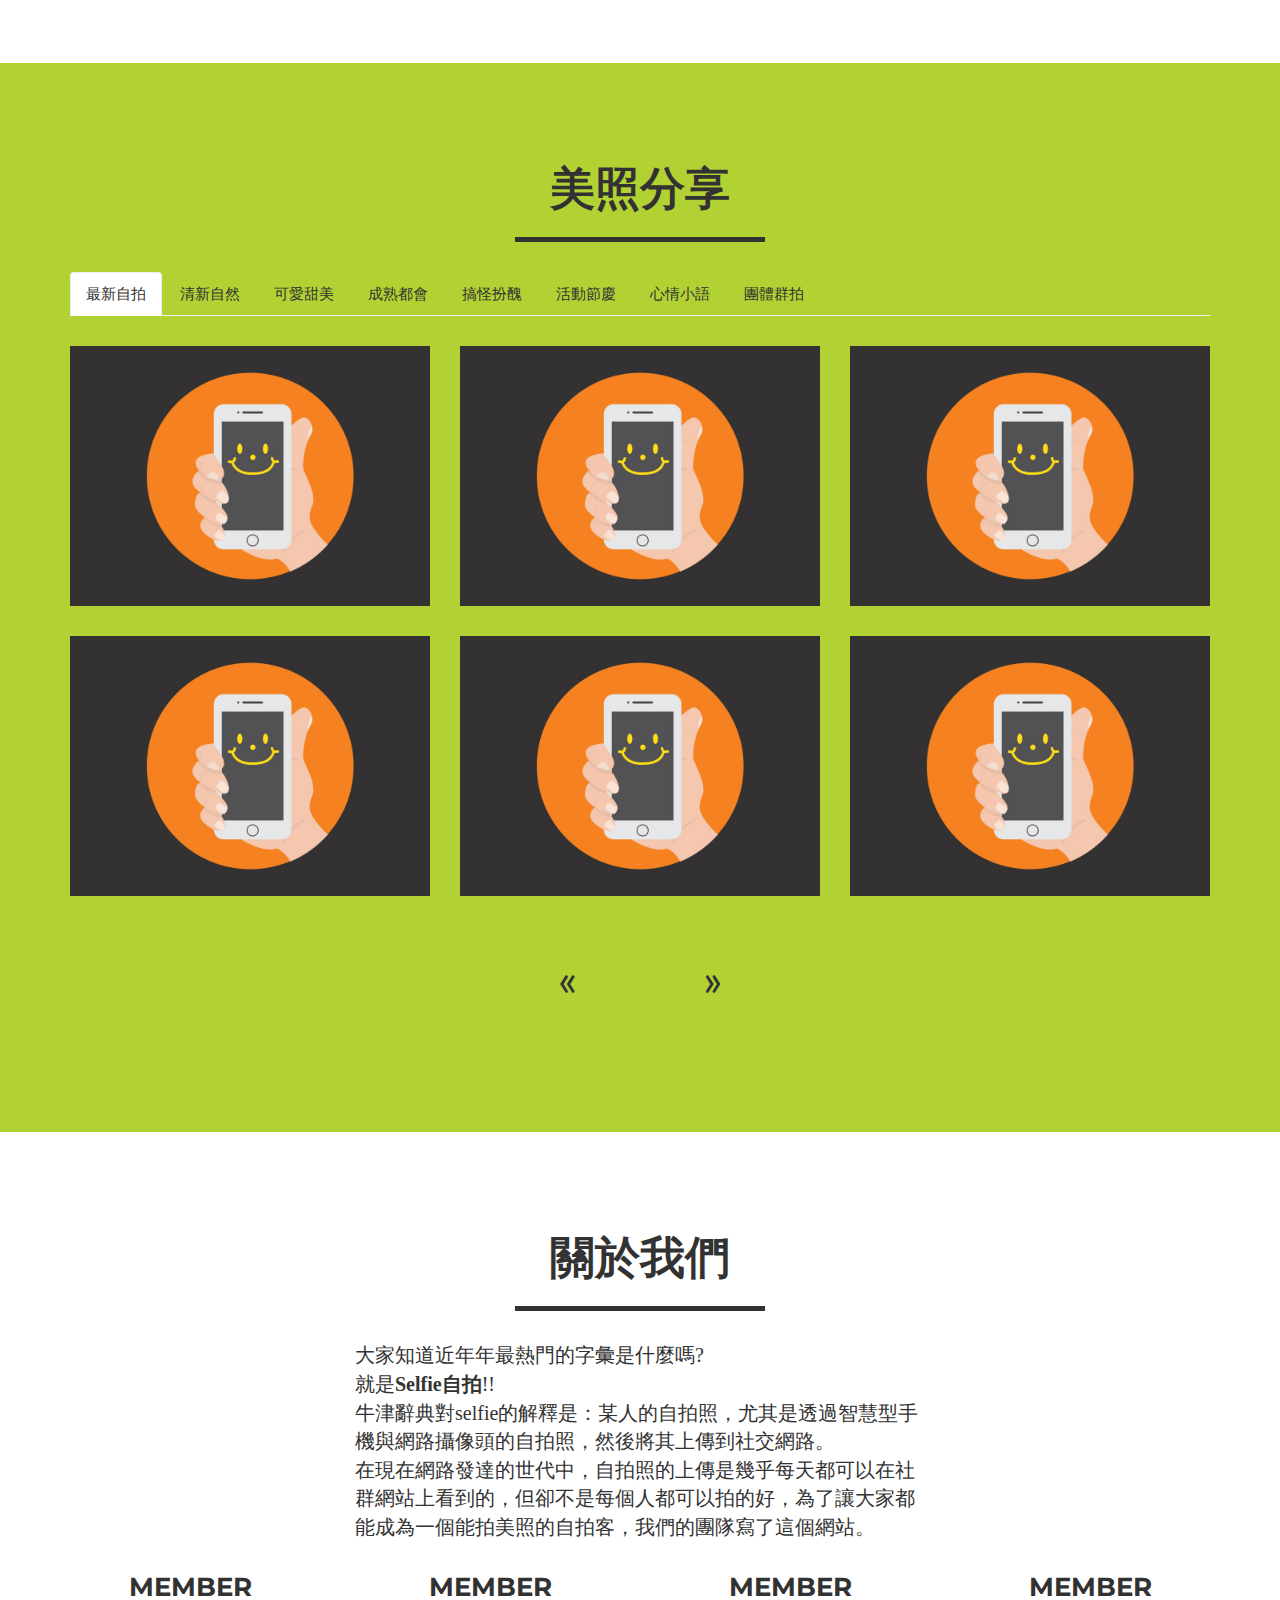
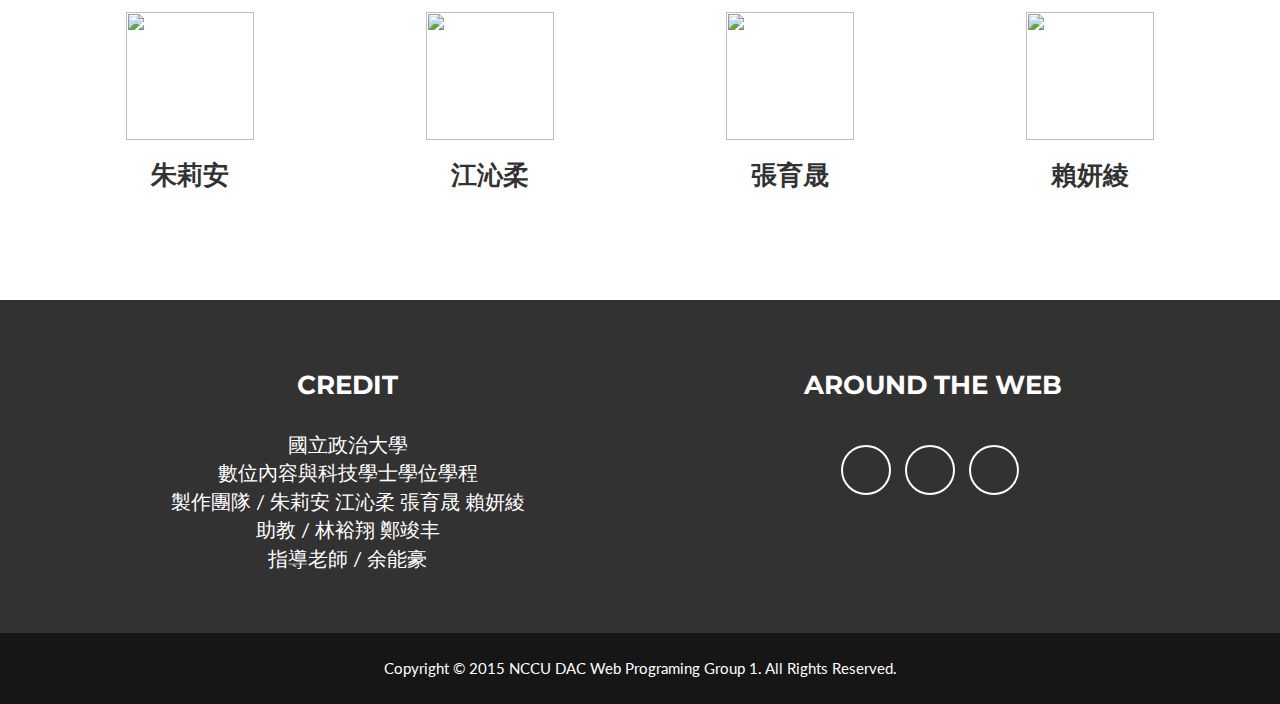
==== commit 88a9f99d: "img" ====
--- a/index.html
+++ b/index.html
@@ -20,6 +20,9 @@
 
         <!-- Custom Fonts -->
         <link href="font-awesome/css/font-awesome.min.css" rel="stylesheet" type="text/css">
+
+        <link href="http://fonts.googleapis.com/css?family=Ubuntu:400,700" rel="styleshee" type="text/css">
+        <link href="http://fonts.googleapis.com/css?family=Roboto+Condensed:400,700" rel="stylesheet" type="text/css">
         <link href="http://fonts.googleapis.com/css?family=Montserrat:400,700" rel="stylesheet" type="text/css">
         <link href="http://fonts.googleapis.com/css?family=Lato:400,700,400italic,700italic" rel="stylesheet" type="text/css">
         <script src="http://www.parsecdn.com/js/parse-1.4.2.min.js"></script>
@@ -184,10 +187,10 @@
                         <div class="container">
                             <div class="row">
                                 <div  class="modal-body">
-                                    <div class="col-lg-4">
+                                    <div class="col-md-4">
                                         <img src="img/tip/selfietips-02.png" class="img-responsive img-centered photo" alt="">
                                     </div>
-                                    <div class="col-lg-8">
+                                    <div class="col-md-8">
                                         <h3>自拍第一步：多拍</h3>
                                         <hr class="star-primary-tip">
                                         <p id="chContent">
@@ -198,7 +201,7 @@
                                            魔鬼就藏在細節裡，想拍好自拍就要不斷練習，才能找到自己最迷人的表情。
                                         </p>
                                     </div>
-                                    <button type="button" class="btn btn-default" data-dismiss="modal"><i class="fa fa-times"></i> Close</button>
+                                    <button type="button" class="btn btn-primary" data-dismiss="modal"><i class="fa fa-times"></i> Close</button>
                                 </div>
                             </div>
                         </div>
@@ -216,10 +219,10 @@
                         <div class="container">
                             <div class="row">
                                 <div  class="modal-body">
-                                    <div class="col-lg-4">
+                                    <div class="col-md-4">
                                         <img src="img/tip/selfietips-03.png" class="img-responsive img-centered photo" alt="">
                                     </div>
-                                    <div class="col-lg-8">
+                                    <div class="col-md-8">
                                         <h3>必勝角度在等於小於45度角</h3>
                                         <hr class="star-primary-tip">
                                         <p id="chContent">
@@ -228,7 +231,7 @@
                                            雖然由上往下的角度常常可以給人帶來意想不到的小臉+大眼效果，可是說真的像這樣拿這麼高的自拍角度真的已經落伍了，現在的網友眼睛都很厲的，這樣的照片無法被給予很多讚喔!
                                         </p>
                                     </div>
-                                    <button type="button" class="btn btn-default" data-dismiss="modal"><i class="fa fa-times"></i> Close</button>
+                                    <button type="button" class="btn btn-primary" data-dismiss="modal"><i class="fa fa-times"></i> Close</button>
                                 </div>
                             </div>
                         </div>
@@ -246,10 +249,10 @@
                         <div class="container">
                             <div class="row">
                                 <div  class="modal-body">
-                                    <div class="col-lg-4">
+                                    <div class="col-md-4">
                                         <img src="img/tip/selfietips-04.png" class="img-responsive img-centered photo" alt="">
                                     </div>
-                                    <div class="col-lg-8">
+                                    <div class="col-md-8">
                                         <h3>善用小動作、小物品當道具</h3>
                                         <hr class="star-primary-tip">
                                         <p id="chContent">
@@ -258,7 +261,7 @@
                                             所謂的三痛口訣-「頭痛、牙齒痛、眼睛痛」，反正哪裡痛手就放哪裡，或是把手機拿遠一點，讓脖頸或是項鍊都入鏡，手上隨手的小物品不要吝嗇，讓它們一起入鏡吧!
                                         </p>
                                     </div>
-                                    <button type="button" class="btn btn-default" data-dismiss="modal"><i class="fa fa-times"></i> Close</button>
+                                    <button type="button" class="btn btn-primary" data-dismiss="modal"><i class="fa fa-times"></i> Close</button>
                                 </div>
                             </div>
                         </div>
@@ -276,10 +279,10 @@
                         <div class="container">
                             <div class="row">
                                 <div  class="modal-body">
-                                    <div class="col-lg-4">
+                                    <div class="col-md-4">
                                         <img src="img/tip/selfietips-05.png" class="img-responsive img-centered photo" alt="">
                                     </div>
-                                    <div class="col-lg-8">
+                                    <div class="col-md-8">
                                         <h3>與他人自拍：退一步海闊天空</h3>
                                         <hr class="star-primary-tip">
                                         <p id="chContent">
@@ -287,7 +290,7 @@
                                            當然，為了做到這點，平時就必須勤練腰力。
                                         </p>
                                     </div>
-                                    <button type="button" class="btn btn-default" data-dismiss="modal"><i class="fa fa-times"></i> Close</button>
+                                    <button type="button" class="btn btn-primary" data-dismiss="modal"><i class="fa fa-times"></i> Close</button>
                                 </div>
                             </div>
                         </div>
@@ -305,10 +308,10 @@
                         <div class="container">
                             <div class="row">
                                 <div  class="modal-body">
-                                    <div class="col-lg-4">
-                                        <img src="img/tip/selfietips-03.png" class="img-responsive img-centered photo" alt="">
-                                    </div>
-                                    <div class="col-lg-8">
+                                    <div class="col-md-4">
+                                        <img src="img/tip/selfietips-06.png" class="img-responsive img-centered photo" alt="">
+                                    </div>
+                                    <div class="col-md-8">
                                         <h3>自拍不求人-自拍棒&#38;鏡子</h3>
                                         <hr class="star-primary-tip">
                                         <p id="chContent">
@@ -316,7 +319,7 @@
                                             鏡子也是一個很厲害的自拍幫手。不僅僅可以照到全身，展示一下今天的outfit，還可以擺個三八的pose與表情，假裝是大明星，不過，請注意周遭有沒有人。
                                         </p>
                                     </div>
-                                    <button type="button" class="btn btn-default" data-dismiss="modal"><i class="fa fa-times"></i> Close</button>
+                                    <button type="button" class="btn btn-primary" data-dismiss="modal"><i class="fa fa-times"></i> Close</button>
                                 </div>
                             </div>
                         </div>
@@ -334,10 +337,10 @@
                         <div class="container">
                             <div class="row">
                                 <div  class="modal-body">
-                                    <div class="col-lg-4">
+                                    <div class="col-md-4">
                                         <img src="img/tip/selfietips-07.png" class="img-responsive img-centered photo" alt="">
                                     </div>
-                                    <div class="col-lg-8">
+                                    <div class="col-md-8">
                                         <h3>推薦手機APP</h3>
                                         <hr class="star-primary-tip">
                                         <p id="chContent">
@@ -355,7 +358,7 @@
                                            這個APP真的是超強大的，集修圖、貼圖、文字於一身。免費特效的濾鏡高達20多種之多，還有可愛小貼紙可以選擇，雖然款式不算多，不過每種貼紙還可以換顏色。
                                         </p>
                                     </div>
-                                    <button type="button" class="btn btn-default" data-dismiss="modal"><i class="fa fa-times"></i> Close</button>
+                                    <button type="button" class="btn btn-primary" data-dismiss="modal"><i class="fa fa-times"></i> Close</button>
                                 </div>
                             </div>
                         </div>
@@ -423,6 +426,8 @@
                             <img src="img/portfolio/photo_index.jpg" class="img-responsive img-centered photo" alt="">
                         </a>
                     </div>
+                </div>
+                <div class="row">
                     <div class="col-sm-4 portfolio-item"  id="portfolio-item4">
                         <a href="#portfolioModal4" data-target="#portfolioModal4" class="portfolio-link" data-toggle="modal">
                             <div class="caption">
@@ -459,10 +464,10 @@
                     <div class="col-lg-12">
                         <ul class="pagination">
                             <li>
-                                <a id="lastpage" href="" style="font-size:3em;margin:2em">&laquo;</a>
+                                <a id="lastpage" href="" style="font-size:3em;margin:1em">&laquo;</a>
                             </li>
                             <li>
-                                <a id="nextpage" href="" style="font-size:3em;margin:2em">&raquo;</a>
+                                <a id="nextpage" href="" style="font-size:3em;margin:1em">&raquo;</a>
                             </li>
                         </ul>
                     </div>
@@ -503,7 +508,7 @@
                         </div>
                         <div class="col-md-3">
                             <h3>member</h3>
-                            <img class="img-about" src="img/profile.png" alt="">
+                            <img class="img-about" src="img/about/3.png" alt="">
                             <h3>張育晟</h3>
                         </div>
                         <div class="col-md-3">
@@ -591,9 +596,9 @@
                                 <p  class="tip">
                                     小訣竅小訣竅小訣竅小訣竅小訣竅小訣竅小訣竅小訣竅小訣竅小訣竅小訣竅小訣竅小訣竅小訣竅小訣竅小訣竅小訣竅小訣竅小訣竅小訣竅小訣竅小訣竅小訣竅小訣竅小訣竅小訣竅小訣竅小訣竅小訣竅小訣竅小訣竅小訣竅小訣竅小訣竅小訣竅小訣竅小訣竅小訣竅小訣竅小訣竅小訣竅小訣竅小訣竅小訣竅小訣竅小訣竅小訣竅小訣竅小訣竅小訣竅小訣竅小訣竅小訣竅小訣竅小訣竅小訣竅。
                                 </p>
-                                <div class="likebutton"><div class="fb-like" data-href="#" data-layout="button_count" data-action="like" data-show-faces="true" data-share="true"></div></div>
-                                <div class="comment"><div class="fb-comments" data-href="#" data-numposts="5"></div></div>
-                                <button type="button" class="btn btn-default" data-dismiss="modal"><i class="fa fa-times"></i> Close</button>
+                                <div class="likebutton"></div>
+                                <div class="comment"></div>
+                                <button type="button" class="btn btn-primary" data-dismiss="modal"><i class="fa fa-times"></i> Close</button>
                             </div>
                         </div>
                     </div>
@@ -621,10 +626,10 @@
                                 <p  class="tip">
                                     小訣竅小訣竅小訣竅小訣竅小訣竅小訣竅小訣竅小訣竅小訣竅小訣竅小訣竅小訣竅小訣竅小訣竅小訣竅小訣竅小訣竅小訣竅小訣竅小訣竅小訣竅小訣竅小訣竅小訣竅小訣竅小訣竅小訣竅小訣竅小訣竅小訣竅小訣竅小訣竅小訣竅小訣竅小訣竅小訣竅小訣竅小訣竅小訣竅小訣竅小訣竅小訣竅小訣竅小訣竅小訣竅小訣竅小訣竅小訣竅小訣竅小訣竅小訣竅小訣竅小訣竅小訣竅小訣竅小訣竅。
                                 </p>
-                                <div class="likebutton"><div class="fb-like" data-href="#" data-layout="button_count" data-action="like" data-show-faces="true" data-share="true"></div></div>
-                                <div class="comment"><div class="fb-comments" data-href="#" data-numposts="5"></div></div>
-
-                                <button type="button" class="btn btn-default" data-dismiss="modal"><i class="fa fa-times"></i> Close</button>
+                                <div class="likebutton"></div>
+                                <div class="comment"></div>
+
+                                <button type="button" class="btn btn-primary" data-dismiss="modal"><i class="fa fa-times"></i> Close</button>
                             </div>
                         </div>
                     </div>
@@ -652,9 +657,9 @@
                                 <p  class="tip">
                                     小訣竅小訣竅小訣竅小訣竅小訣竅小訣竅小訣竅小訣竅小訣竅小訣竅小訣竅小訣竅小訣竅小訣竅小訣竅小訣竅小訣竅小訣竅小訣竅小訣竅小訣竅小訣竅小訣竅小訣竅小訣竅小訣竅小訣竅小訣竅小訣竅小訣竅小訣竅小訣竅小訣竅小訣竅小訣竅小訣竅小訣竅小訣竅小訣竅小訣竅小訣竅小訣竅小訣竅小訣竅小訣竅小訣竅小訣竅小訣竅小訣竅小訣竅小訣竅小訣竅小訣竅小訣竅小訣竅小訣竅。
                                 </p>
-                                <div class="likebutton"><div class="fb-like" data-href="#" data-layout="button_count" data-action="like" data-show-faces="true" data-share="true"></div></div>
-                                <div class="comment"><div class="fb-comments" data-href="#" data-numposts="5"></div></div>
-                                <button type="button" class="btn btn-default" data-dismiss="modal"><i class="fa fa-times"></i> Close</button>
+                                <div class="likebutton"></div>
+                                <div class="comment"></div>
+                                <button type="button" class="btn btn-primary" data-dismiss="modal"><i class="fa fa-times"></i> Close</button>
                             </div>
                         </div>
                     </div>
@@ -682,10 +687,10 @@
                                 <p  class="tip">
                                     小訣竅小訣竅小訣竅小訣竅小訣竅小訣竅小訣竅小訣竅小訣竅小訣竅小訣竅小訣竅小訣竅小訣竅小訣竅小訣竅小訣竅小訣竅小訣竅小訣竅小訣竅小訣竅小訣竅小訣竅小訣竅小訣竅小訣竅小訣竅小訣竅小訣竅小訣竅小訣竅小訣竅小訣竅小訣竅小訣竅小訣竅小訣竅小訣竅小訣竅小訣竅小訣竅小訣竅小訣竅小訣竅小訣竅小訣竅小訣竅小訣竅小訣竅小訣竅小訣竅小訣竅小訣竅小訣竅小訣竅。
                                 </p>
-                                <div class="likebutton"><div class="fb-like" data-href="#" data-layout="button_count" data-action="like" data-show-faces="true" data-share="true"></div></div>
-                                <div class="comment"><div class="fb-comments" data-href="#" data-numposts="5"></div></div>
-
-                                <button type="button" class="btn btn-default" data-dismiss="modal"><i class="fa fa-times"></i> Close</button>
+                                <div class="likebutton"></div>
+                                <div class="comment"></div>
+
+                                <button type="button" class="btn btn-primary" data-dismiss="modal"><i class="fa fa-times"></i> Close</button>
                             </div>
                         </div>
                     </div>
@@ -713,10 +718,10 @@
                                 <p  class="tip">
                                     小訣竅小訣竅小訣竅小訣竅小訣竅小訣竅小訣竅小訣竅小訣竅小訣竅小訣竅小訣竅小訣竅小訣竅小訣竅小訣竅小訣竅小訣竅小訣竅小訣竅小訣竅小訣竅小訣竅小訣竅小訣竅小訣竅小訣竅小訣竅小訣竅小訣竅小訣竅小訣竅小訣竅小訣竅小訣竅小訣竅小訣竅小訣竅小訣竅小訣竅小訣竅小訣竅小訣竅小訣竅小訣竅小訣竅小訣竅小訣竅小訣竅小訣竅小訣竅小訣竅小訣竅小訣竅小訣竅小訣竅。
                                 </p>
-                                <div class="likebutton"><div class="fb-like" data-href="#" data-layout="button_count" data-action="like" data-show-faces="true" data-share="true"></div></div>
-                                <div class="comment"><div class="fb-comments" data-href="#" data-numposts="5"></div></div>
-
-                                <button type="button" class="btn btn-default" data-dismiss="modal"><i class="fa fa-times"></i> Close</button>
+                                <div class="likebutton"></div>
+                                <div class="comment"></div>
+
+                                <button type="button" class="btn btn-primary" data-dismiss="modal"><i class="fa fa-times"></i> Close</button>
                             </div>
                         </div>
                     </div>
@@ -744,10 +749,10 @@
                                 <p  class="tip">
                                     小訣竅小訣竅小訣竅小訣竅小訣竅小訣竅小訣竅小訣竅小訣竅小訣竅小訣竅小訣竅小訣竅小訣竅小訣竅小訣竅小訣竅小訣竅小訣竅小訣竅小訣竅小訣竅小訣竅小訣竅小訣竅小訣竅小訣竅小訣竅小訣竅小訣竅小訣竅小訣竅小訣竅小訣竅小訣竅小訣竅小訣竅小訣竅小訣竅小訣竅小訣竅小訣竅小訣竅小訣竅小訣竅小訣竅小訣竅小訣竅小訣竅小訣竅小訣竅小訣竅小訣竅小訣竅小訣竅小訣竅。
                                 </p>
-                                <div class="likebutton"><div class="fb-like" data-href="#" data-layout="button_count" data-action="like" data-show-faces="true" data-share="true"></div></div>
-                                <div class="comment"><div class="fb-comments" data-href="#" data-numposts="5"></div></div>
-
-                                <button type="button" class="btn btn-default" data-dismiss="modal"><i class="fa fa-times"></i> Close</button>
+                                <div class="likebutton"></div>
+                                <div class="comment" style="width:100%"></div>
+
+                                <button type="button" class="btn btn-primary" data-dismiss="modal"><i class="fa fa-times"></i> Close</button>
                             </div>
                         </div>
                     </div>
--- a/css/main.css
+++ b/css/main.css
@@ -222,7 +222,7 @@
 section.success a:active,
 section.success a.active {
     outline: 0;
-    color: #2c3e50;
+    color: #333232;
 }
 
 @media(max-width:767px) {
@@ -268,6 +268,10 @@
     transition: all ease .5s;
 }
 
+#portfolio .portfolio-item .portfolio-link #dashboard-img {
+    background: rgba(255,255,255,.9);
+}
+
 
 #portfolio .portfolio-item .portfolio-link .caption:hover {
     opacity: 1;
@@ -284,6 +288,10 @@
     color: #fff;
 }
 
+#portfolio .portfolio-item .portfolio-link #dashboard-img .caption-content {
+    color: #b2d234;
+}
+
 #portfolio .portfolio-item .portfolio-link .caption .caption-content i {
     margin-top: -12px;
 }
@@ -426,7 +434,7 @@
     width: 1px;
     height: 75px;
     margin-left: 35px;
-    background-color: #2c3e50;
+    background-color: #333232;
     -webkit-transform: rotate(45deg);
     -ms-transform: rotate(45deg);
     transform: rotate(45deg);
@@ -436,7 +444,7 @@
     z-index: 1052;
     width: 1px;
     height: 75px;
-    background-color: #2c3e50;
+    background-color: #333232;
     -webkit-transform: rotate(90deg);
     -ms-transform: rotate(90deg);
     transform: rotate(90deg);
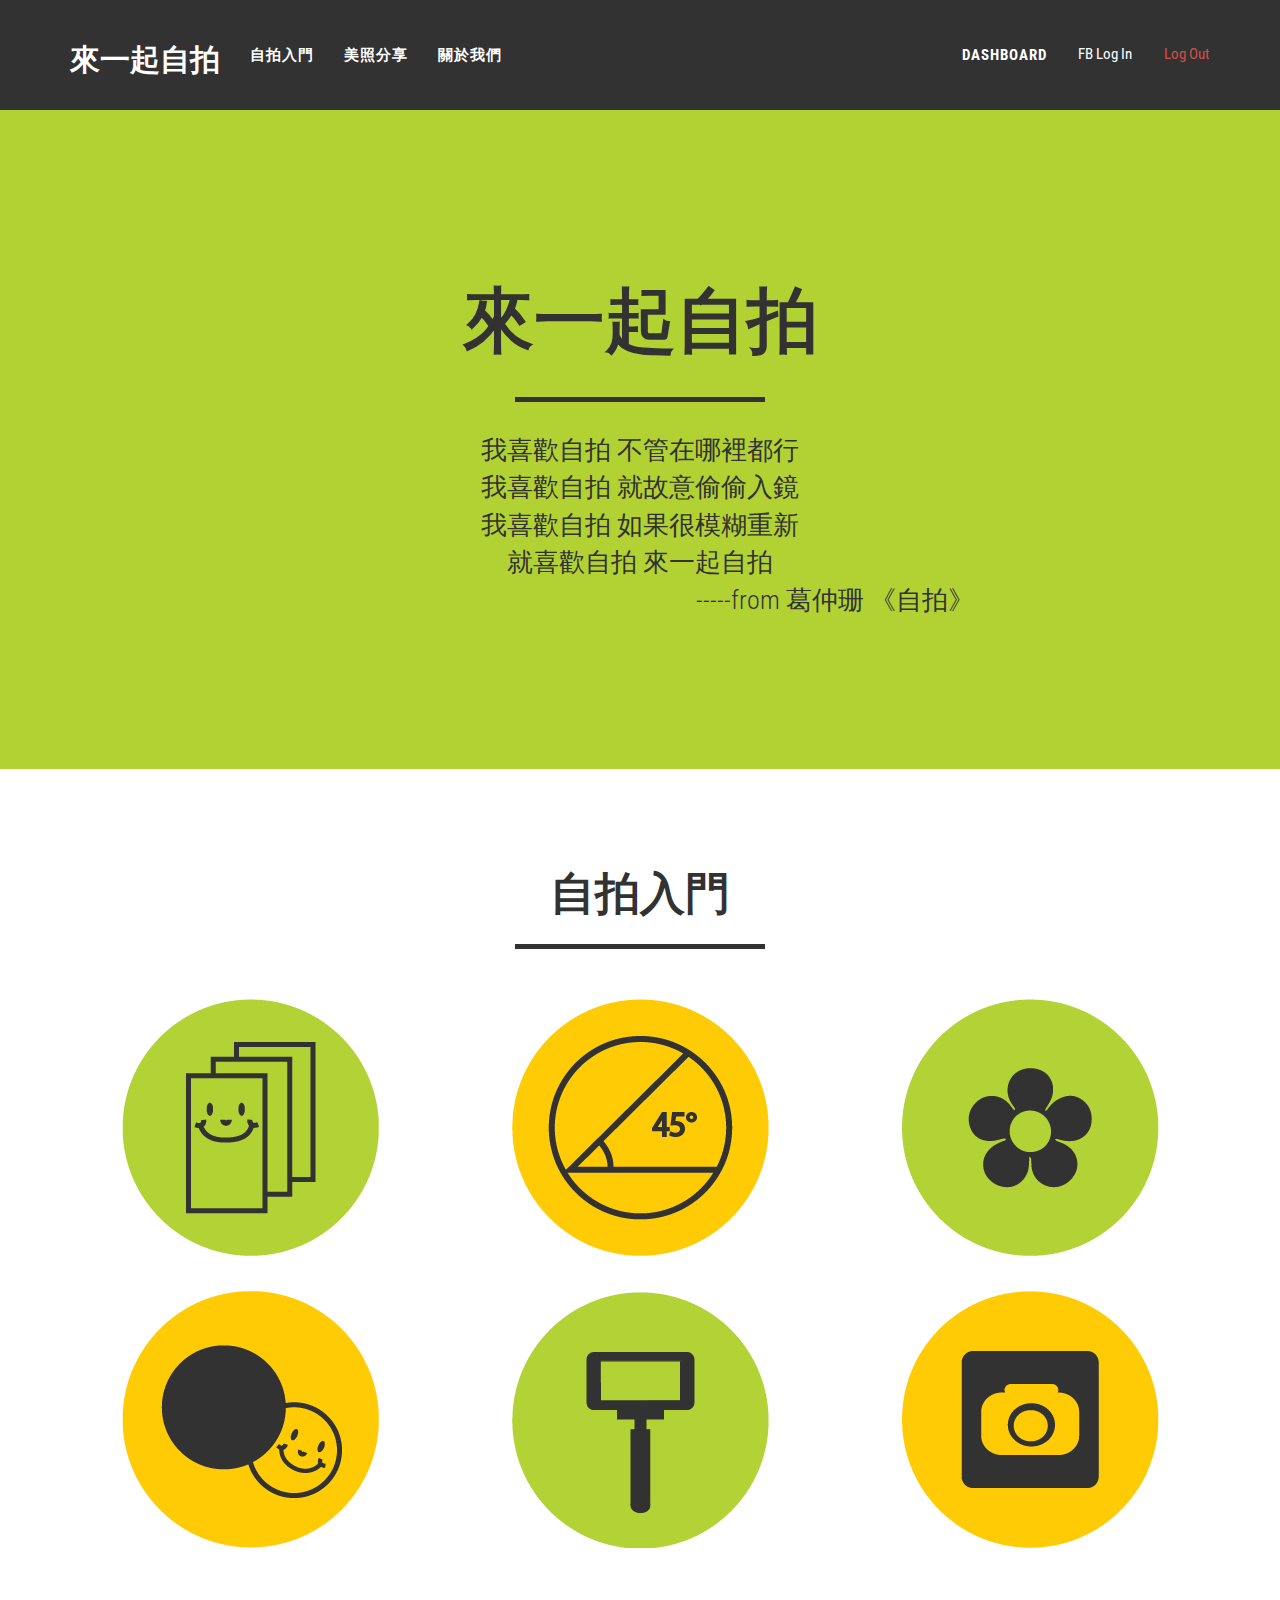
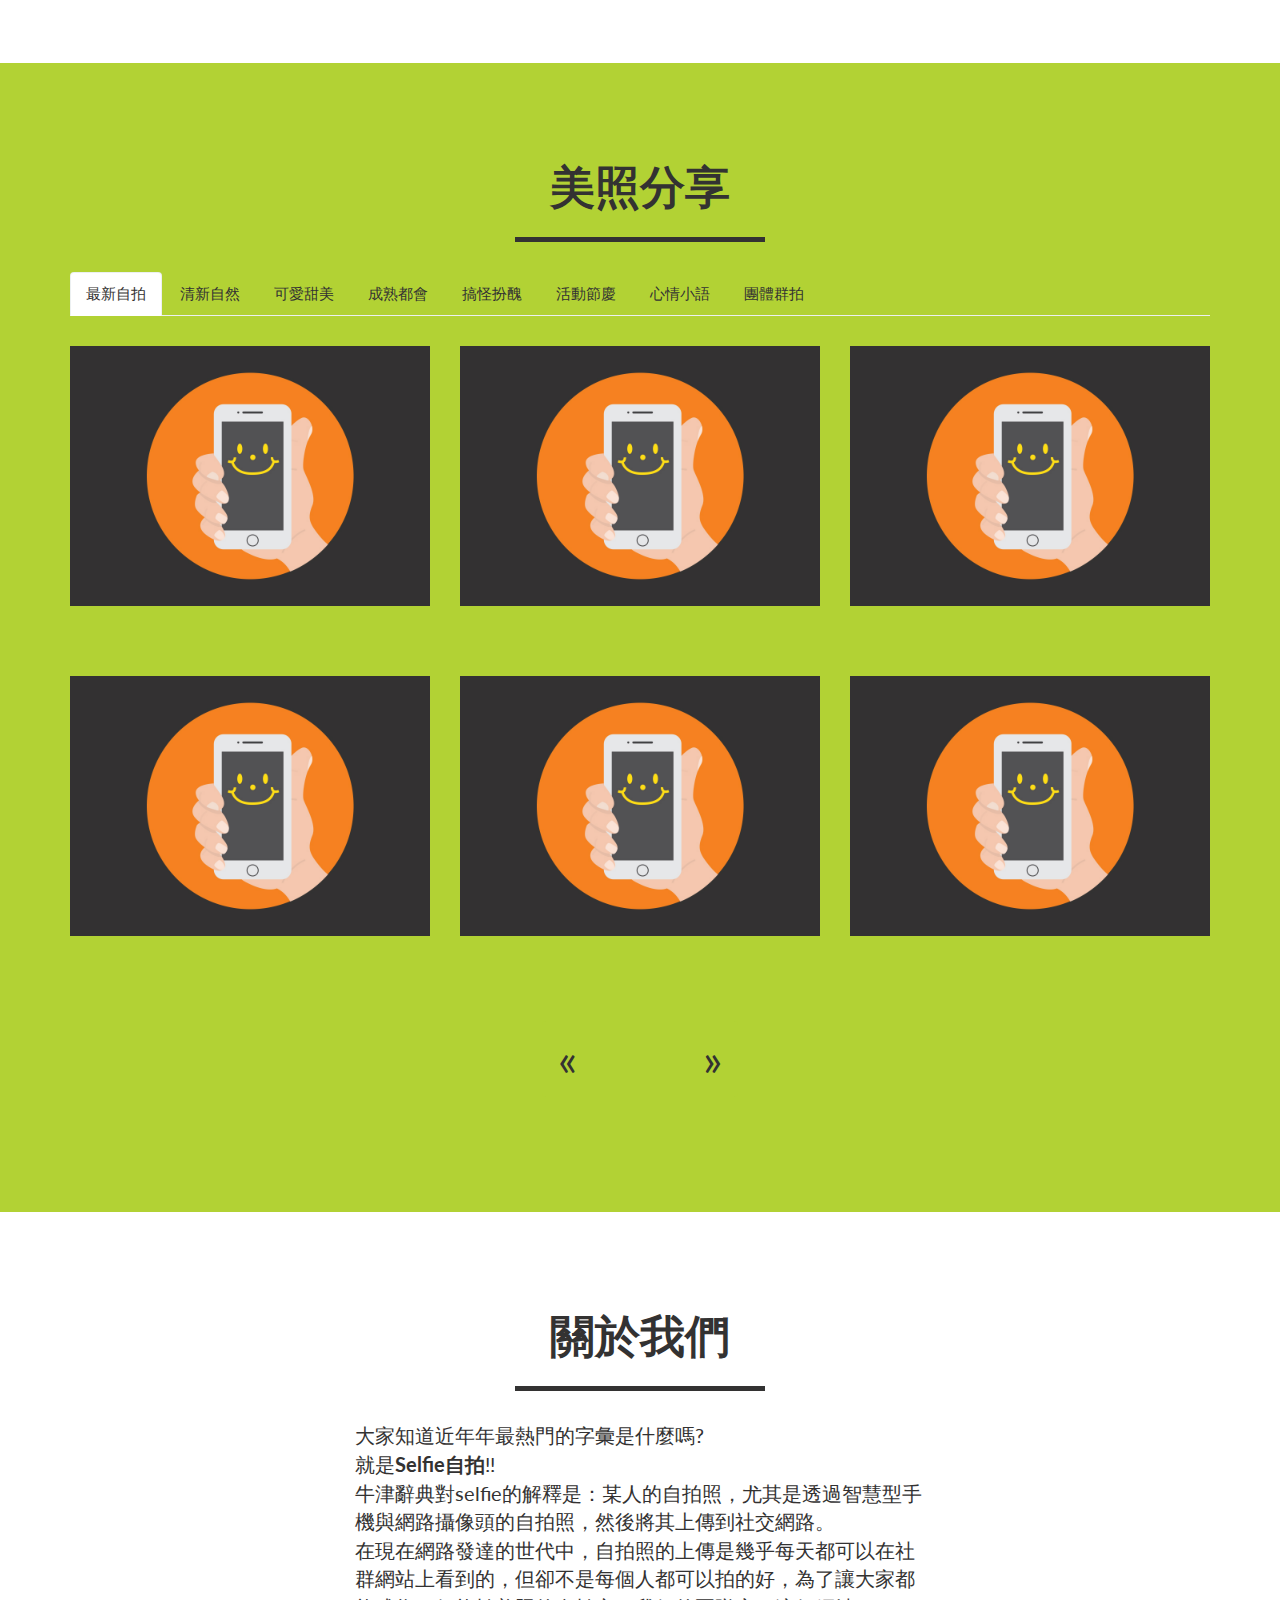
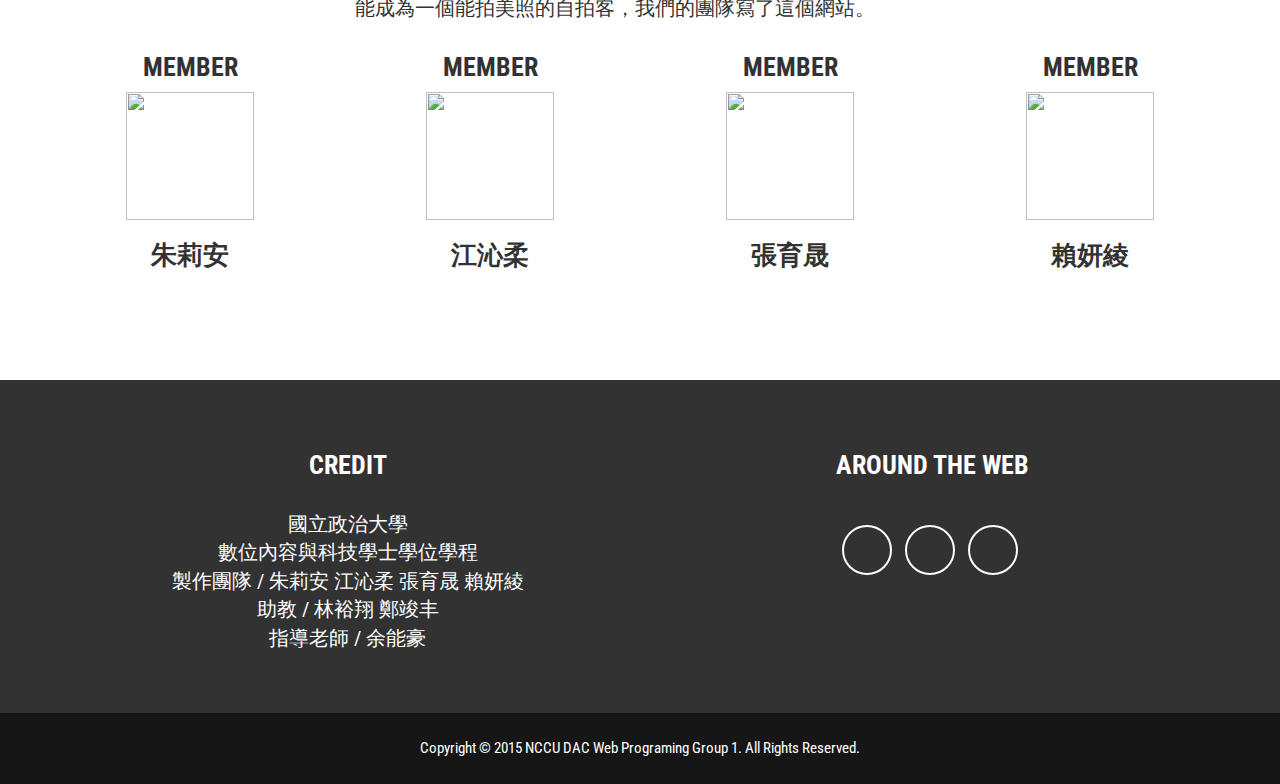
==== commit 77327e6d: "aa" ====
--- a/index.html
+++ b/index.html
@@ -395,7 +395,7 @@
                 </div>
 
 
-                <div class="row">
+                <div id="shareimg"class="row">
                     <div class="col-sm-4 portfolio-item" id="portfolio-item1">
                         <a href="#portfolioModal1" data-target="#portfolioModal1" class="portfolio-link" data-toggle="modal">
                             <div class="caption">
@@ -427,7 +427,7 @@
                         </a>
                     </div>
                 </div>
-                <div class="row">
+                <div id="shareimg" class="row">
                     <div class="col-sm-4 portfolio-item"  id="portfolio-item4">
                         <a href="#portfolioModal4" data-target="#portfolioModal4" class="portfolio-link" data-toggle="modal">
                             <div class="caption">
@@ -594,7 +594,7 @@
                                 <h4 class="Tools">使用APP/技術: <span id="app">美圖秀秀</span></h4>
                                 <h4 class="type">風格: <span id="style">清新自然</span></h4>
                                 <p  class="tip">
-                                    小訣竅小訣竅小訣竅小訣竅小訣竅小訣竅小訣竅小訣竅小訣竅小訣竅小訣竅小訣竅小訣竅小訣竅小訣竅小訣竅小訣竅小訣竅小訣竅小訣竅小訣竅小訣竅小訣竅小訣竅小訣竅小訣竅小訣竅小訣竅小訣竅小訣竅小訣竅小訣竅小訣竅小訣竅小訣竅小訣竅小訣竅小訣竅小訣竅小訣竅小訣竅小訣竅小訣竅小訣竅小訣竅小訣竅小訣竅小訣竅小訣竅小訣竅小訣竅小訣竅小訣竅小訣竅小訣竅小訣竅。
+                                    小訣竅。
                                 </p>
                                 <div class="likebutton"></div>
                                 <div class="comment"></div>
@@ -624,7 +624,7 @@
                                 <h4 class="Tools">使用APP/技術: <span id="app">美圖秀秀</span></h4>
                                 <h4 class="type">風格: <span id="style">清新自然</span></h4>
                                 <p  class="tip">
-                                    小訣竅小訣竅小訣竅小訣竅小訣竅小訣竅小訣竅小訣竅小訣竅小訣竅小訣竅小訣竅小訣竅小訣竅小訣竅小訣竅小訣竅小訣竅小訣竅小訣竅小訣竅小訣竅小訣竅小訣竅小訣竅小訣竅小訣竅小訣竅小訣竅小訣竅小訣竅小訣竅小訣竅小訣竅小訣竅小訣竅小訣竅小訣竅小訣竅小訣竅小訣竅小訣竅小訣竅小訣竅小訣竅小訣竅小訣竅小訣竅小訣竅小訣竅小訣竅小訣竅小訣竅小訣竅小訣竅小訣竅。
+                                    小訣竅。
                                 </p>
                                 <div class="likebutton"></div>
                                 <div class="comment"></div>
@@ -655,11 +655,10 @@
                                 <h4 class="Tools">使用APP/技術: <span id="app">美圖秀秀</span></h4>
                                 <h4 class="type">風格: <span id="style">清新自然</span></h4>
                                 <p  class="tip">
-                                    小訣竅小訣竅小訣竅小訣竅小訣竅小訣竅小訣竅小訣竅小訣竅小訣竅小訣竅小訣竅小訣竅小訣竅小訣竅小訣竅小訣竅小訣竅小訣竅小訣竅小訣竅小訣竅小訣竅小訣竅小訣竅小訣竅小訣竅小訣竅小訣竅小訣竅小訣竅小訣竅小訣竅小訣竅小訣竅小訣竅小訣竅小訣竅小訣竅小訣竅小訣竅小訣竅小訣竅小訣竅小訣竅小訣竅小訣竅小訣竅小訣竅小訣竅小訣竅小訣竅小訣竅小訣竅小訣竅小訣竅。
+                                    小訣竅。
                                 </p>
                                 <div class="likebutton"></div>
-                                <div class="comment"></div>
-                                <button type="button" class="btn btn-primary" data-dismiss="modal"><i class="fa fa-times"></i> Close</button>
+                                <div class="comment"></div>                                button type="button" class="btn btn-primary" data-dismiss="modal"><i class="fa fa-times"></i> Close</button>
                             </div>
                         </div>
                     </div>
@@ -685,11 +684,10 @@
                                 <h4 class="Tools">使用APP/技術: <span id="app">美圖秀秀</span></h4>
                                 <h4 class="type">風格: <span id="style">清新自然</span></h4>
                                 <p  class="tip">
-                                    小訣竅小訣竅小訣竅小訣竅小訣竅小訣竅小訣竅小訣竅小訣竅小訣竅小訣竅小訣竅小訣竅小訣竅小訣竅小訣竅小訣竅小訣竅小訣竅小訣竅小訣竅小訣竅小訣竅小訣竅小訣竅小訣竅小訣竅小訣竅小訣竅小訣竅小訣竅小訣竅小訣竅小訣竅小訣竅小訣竅小訣竅小訣竅小訣竅小訣竅小訣竅小訣竅小訣竅小訣竅小訣竅小訣竅小訣竅小訣竅小訣竅小訣竅小訣竅小訣竅小訣竅小訣竅小訣竅小訣竅。
+                                    小訣竅。
                                 </p>
                                 <div class="likebutton"></div>
                                 <div class="comment"></div>
-
                                 <button type="button" class="btn btn-primary" data-dismiss="modal"><i class="fa fa-times"></i> Close</button>
                             </div>
                         </div>
@@ -716,11 +714,10 @@
                                 <h4 class="Tools">使用APP/技術: <span id="app">美圖秀秀</span></h4>
                                 <h4 class="type">風格: <span id="style">清新自然</span></h4>
                                 <p  class="tip">
-                                    小訣竅小訣竅小訣竅小訣竅小訣竅小訣竅小訣竅小訣竅小訣竅小訣竅小訣竅小訣竅小訣竅小訣竅小訣竅小訣竅小訣竅小訣竅小訣竅小訣竅小訣竅小訣竅小訣竅小訣竅小訣竅小訣竅小訣竅小訣竅小訣竅小訣竅小訣竅小訣竅小訣竅小訣竅小訣竅小訣竅小訣竅小訣竅小訣竅小訣竅小訣竅小訣竅小訣竅小訣竅小訣竅小訣竅小訣竅小訣竅小訣竅小訣竅小訣竅小訣竅小訣竅小訣竅小訣竅小訣竅。
+                                    小訣竅。
                                 </p>
                                 <div class="likebutton"></div>
                                 <div class="comment"></div>
-
                                 <button type="button" class="btn btn-primary" data-dismiss="modal"><i class="fa fa-times"></i> Close</button>
                             </div>
                         </div>
@@ -747,11 +744,10 @@
                                 <h4 class="Tools">使用APP/技術: <span id="app">美圖秀秀</span></h4>
                                 <h4 class="type">風格: <span id="style">清新自然</span></h4>
                                 <p  class="tip">
-                                    小訣竅小訣竅小訣竅小訣竅小訣竅小訣竅小訣竅小訣竅小訣竅小訣竅小訣竅小訣竅小訣竅小訣竅小訣竅小訣竅小訣竅小訣竅小訣竅小訣竅小訣竅小訣竅小訣竅小訣竅小訣竅小訣竅小訣竅小訣竅小訣竅小訣竅小訣竅小訣竅小訣竅小訣竅小訣竅小訣竅小訣竅小訣竅小訣竅小訣竅小訣竅小訣竅小訣竅小訣竅小訣竅小訣竅小訣竅小訣竅小訣竅小訣竅小訣竅小訣竅小訣竅小訣竅小訣竅小訣竅。
+                                    小訣竅。
                                 </p>
                                 <div class="likebutton"></div>
-                                <div class="comment" style="width:100%"></div>
-
+                                <div class="comment"></div>
                                 <button type="button" class="btn btn-primary" data-dismiss="modal"><i class="fa fa-times"></i> Close</button>
                             </div>
                         </div>
--- a/css/main.css
+++ b/css/main.css
@@ -3,6 +3,10 @@
  * Code licensed under the Apache License v2.0.
  * For details, see http://www.apache.org/licenses/LICENSE-2.0.
  */
+
+.fb_ltr{
+    width:500px;
+}
 
 body {
     overflow-x: hidden;
@@ -32,7 +36,7 @@
 h5,
 h6 {
     text-transform: uppercase;
-    font-family: Montserrat,"Helvetica Neue",Helvetica,Arial,sans-serif,"微軟正黑體";
+    font-family:"Ubuntu","Roboto Condensed",sans-serif,"微軟正黑體";
     font-weight: 700;
 }
 
@@ -109,7 +113,7 @@
 header .intro-text .name {
     display: block;
     text-transform: uppercase;
-    font-family: Montserrat,"Helvetica Neue",Helvetica,Arial,sans-serif,"微軟正黑體";
+    font-family:"Ubuntu","Roboto Condensed",sans-serif,"微軟正黑體";
     font-size: 2em;
     font-weight: 700;
 }
@@ -117,7 +121,7 @@
 header .intro-text .skills {
     font-size: 1.25em;
     font-weight: 300;
-    font-family: "Lato","Helvetica Neue",Helvetica,Arial,sans-serif,"微軟正黑體";
+    font-family:"Ubuntu","Roboto Condensed",sans-serif,"微軟正黑體";
 }
 
 @media(min-width:768px) {
@@ -161,7 +165,7 @@
 
 .navbar {
     text-transform: uppercase;
-    font-family: Montserrat,"Helvetica Neue",Helvetica,Arial,sans-serif,"微軟正黑體";
+    font-family:"Ubuntu","Roboto Condensed",sans-serif,"微軟正黑體";
     font-weight: 700;
 }
 
@@ -332,7 +336,7 @@
 
 footer {
     color: #fff;
-    font-family: "Lato","Helvetica Neue",Helvetica,Arial,sans-serif,"微軟正黑體";
+    font-family:"Ubuntu","Roboto Condensed",sans-serif,"微軟正黑體";
 }
 
 footer h3 {
@@ -458,8 +462,8 @@
 
 #dashboardImg{
     border-radius: 50%;
-    width:250px;
-    height:250px;
+    width:auto;
+    height:256px;
 }
 }
 
@@ -468,13 +472,9 @@
     float: left;
 } 
 
-#formText{
+
+#chContent{
     text-align: left;
-}
-
-#chContent{
-    font-family:"微軟正黑體";
-    text-align: left;   
 }
 
 #about #chContent,
@@ -501,4 +501,8 @@
 
 #modal-content-tip{
     background-color: #939597;
+}
+
+#shareimg{
+    height:330px;
 }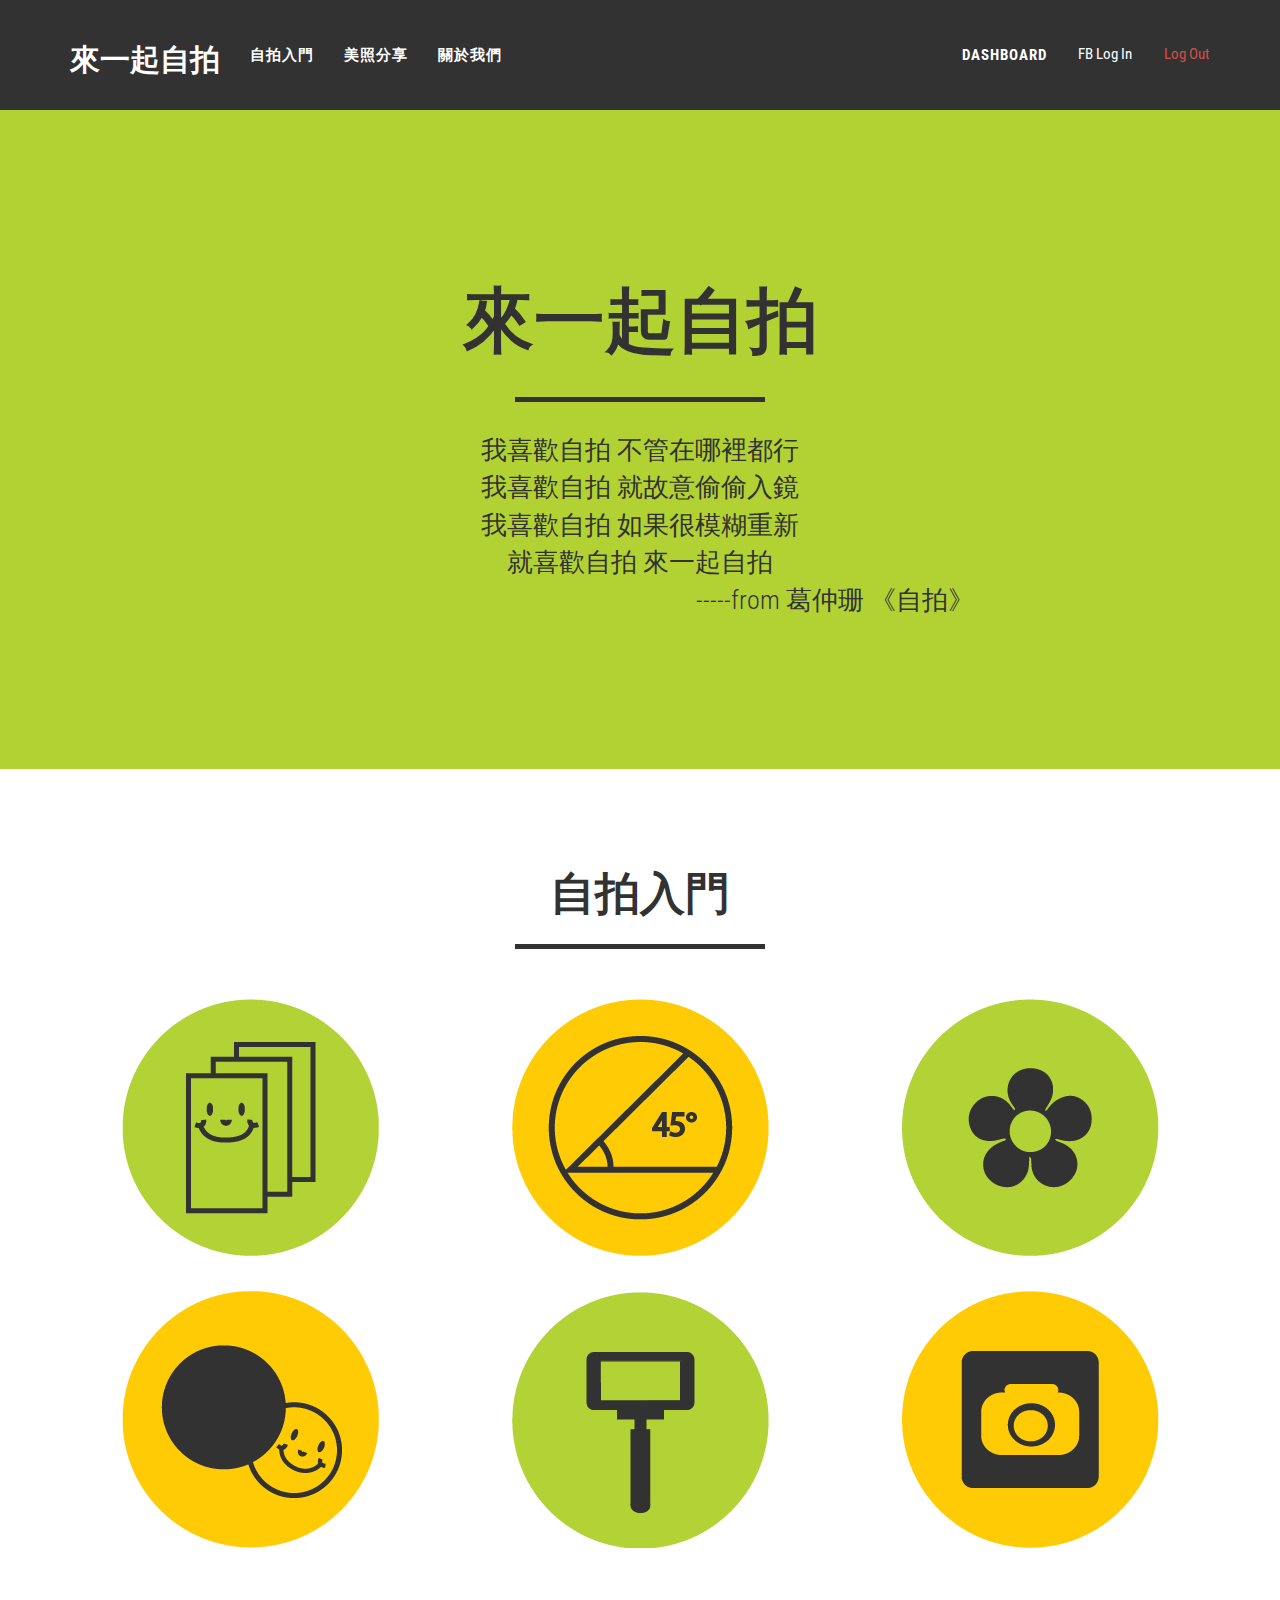
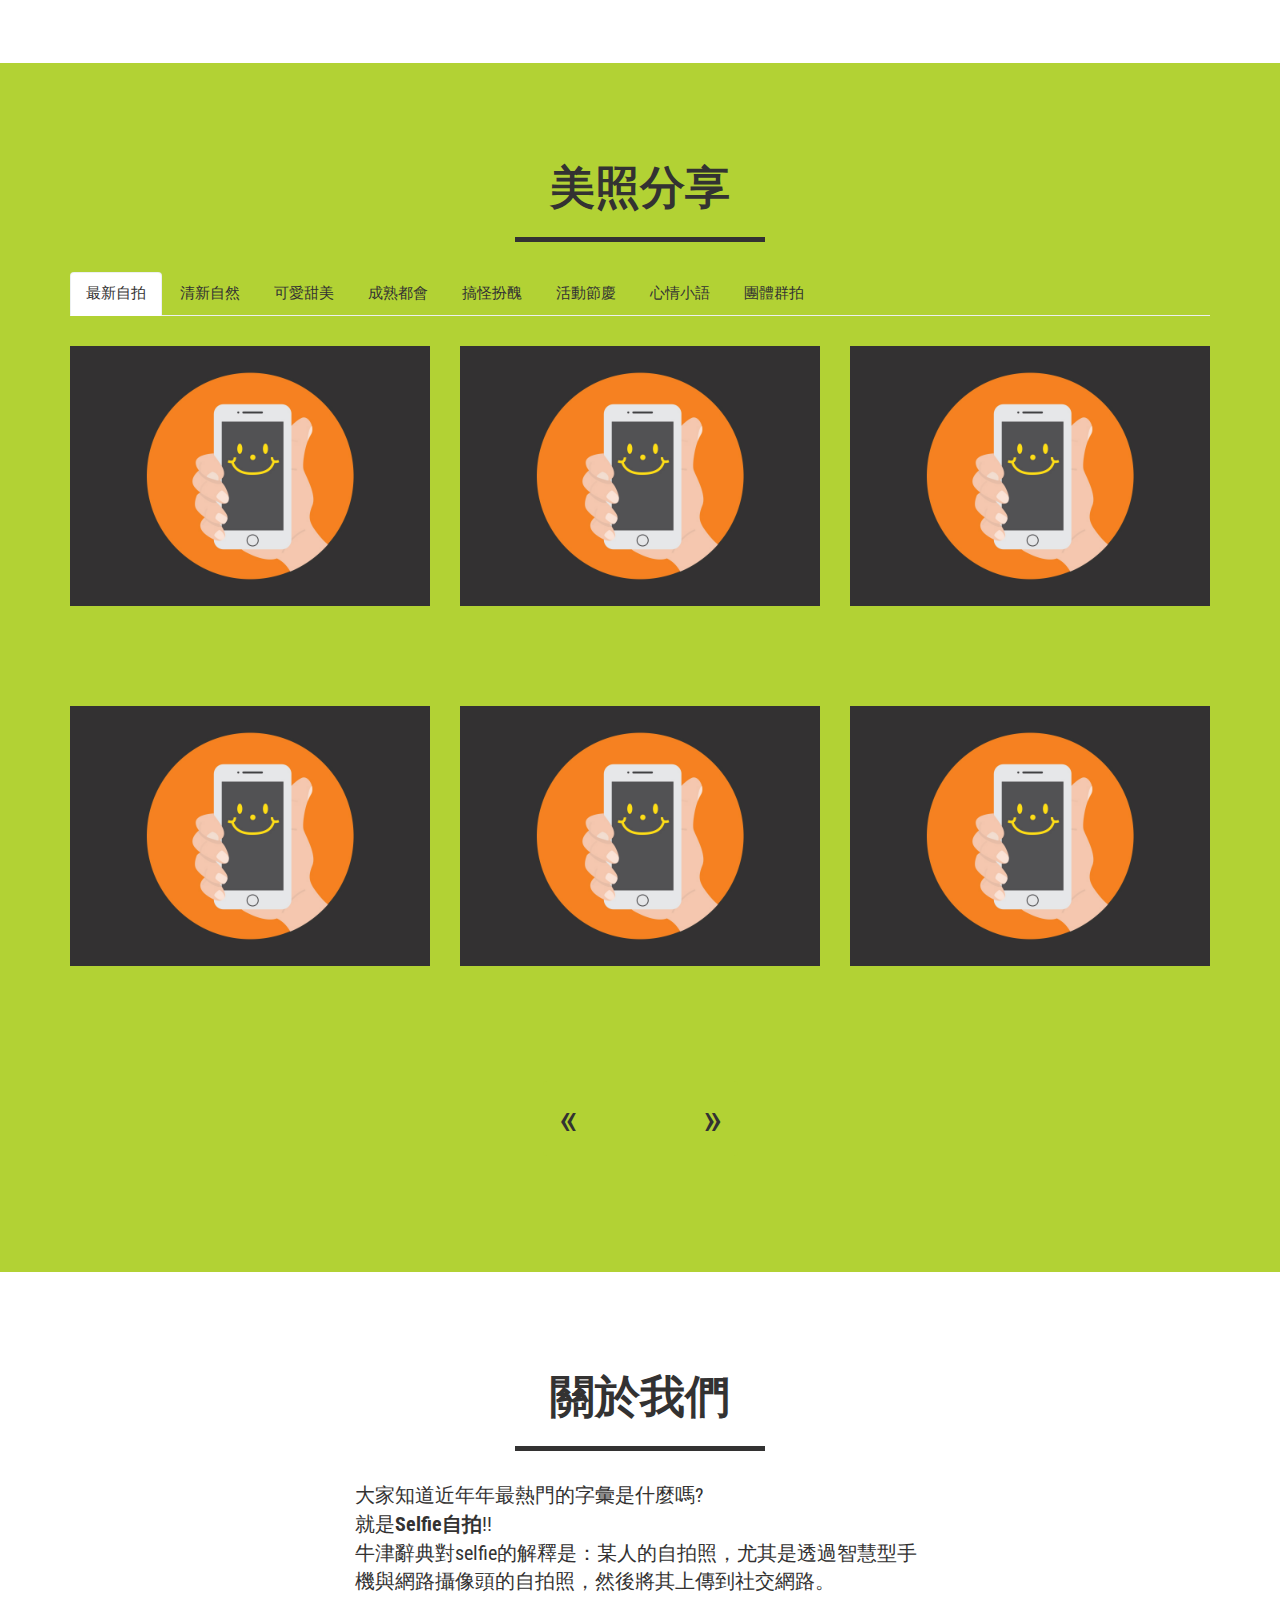
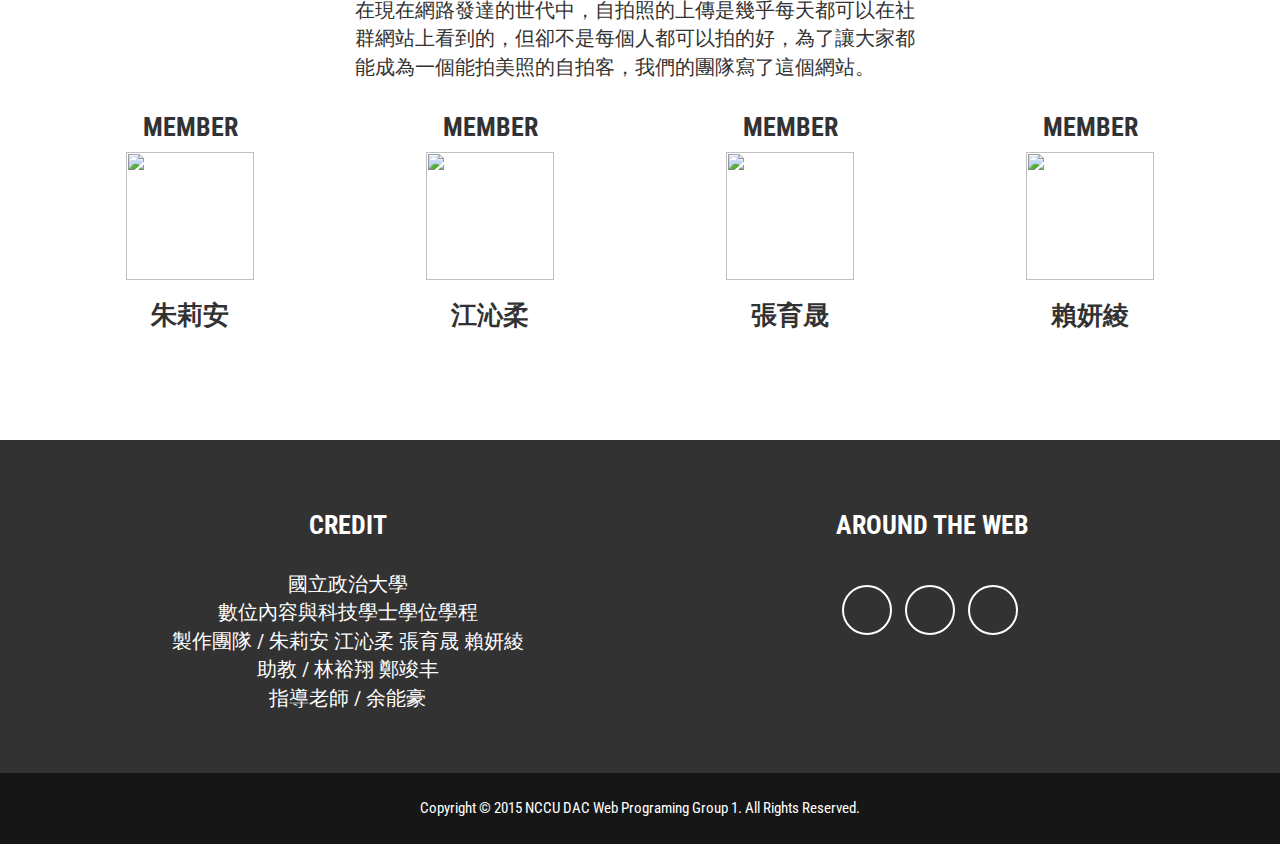
==== commit ad02a374: "font" ====
--- a/index.html
+++ b/index.html
@@ -25,9 +25,24 @@
         <link href="http://fonts.googleapis.com/css?family=Roboto+Condensed:400,700" rel="stylesheet" type="text/css">
         <link href="http://fonts.googleapis.com/css?family=Montserrat:400,700" rel="stylesheet" type="text/css">
         <link href="http://fonts.googleapis.com/css?family=Lato:400,700,400italic,700italic" rel="stylesheet" type="text/css">
+
         <script src="http://www.parsecdn.com/js/parse-1.4.2.min.js"></script>
         <script src="js/key.js"></script>
 
+        <style type="text/css">
+        .fb_iframe_widget, .fb_iframe_widget span, .fb_iframe_widget span iframe[style] {width: 100% !important;} </style>
+        <style>
+        @font-face {
+          font-family: 'cwTeXHei';
+          font-style: normal;
+          font-weight: 500;
+          src: url(//fonts.gstatic.com/ea/cwtexhei/v3/cwTeXHei-zhonly.eot);
+          src: url(//fonts.gstatic.com/ea/cwtexhei/v3/cwTeXHei-zhonly.eot?#iefix) format('embedded-opentype'),
+               url(//fonts.gstatic.com/ea/cwtexhei/v3/cwTeXHei-zhonly.woff2) format('woff2'),
+               url(//fonts.gstatic.com/ea/cwtexhei/v3/cwTeXHei-zhonly.woff) format('woff'),
+               url(//fonts.gstatic.com/ea/cwtexhei/v3/cwTeXHei-zhonly.ttf) format('truetype');
+          }
+        </style>
     </head>
 
     <body id="page-top" class="index">
@@ -658,7 +673,8 @@
                                     小訣竅。
                                 </p>
                                 <div class="likebutton"></div>
-                                <div class="comment"></div>                                button type="button" class="btn btn-primary" data-dismiss="modal"><i class="fa fa-times"></i> Close</button>
+                                <div class="comment"></div>                                
+                                <button type="button" class="btn btn-primary" data-dismiss="modal"><i class="fa fa-times"></i> Close</button>
                             </div>
                         </div>
                     </div>
--- a/css/main.css
+++ b/css/main.css
@@ -4,9 +4,6 @@
  * For details, see http://www.apache.org/licenses/LICENSE-2.0.
  */
 
-.fb_ltr{
-    width:500px;
-}
 
 body {
     overflow-x: hidden;
@@ -36,7 +33,7 @@
 h5,
 h6 {
     text-transform: uppercase;
-    font-family:"Ubuntu","Roboto Condensed",sans-serif,"微軟正黑體";
+    font-family:"Ubuntu","Roboto Condensed",sans-serif,"微軟正黑體","cwTeXHei";
     font-weight: 700;
 }
 
@@ -113,7 +110,7 @@
 header .intro-text .name {
     display: block;
     text-transform: uppercase;
-    font-family:"Ubuntu","Roboto Condensed",sans-serif,"微軟正黑體";
+    font-family:"Ubuntu","Roboto Condensed",sans-serif,"微軟正黑體","cwTeXHei";
     font-size: 2em;
     font-weight: 700;
 }
@@ -121,7 +118,7 @@
 header .intro-text .skills {
     font-size: 1.25em;
     font-weight: 300;
-    font-family:"Ubuntu","Roboto Condensed",sans-serif,"微軟正黑體";
+    font-family:"Ubuntu","Roboto Condensed",sans-serif,"微軟正黑體","cwTeXHei";
 }
 
 @media(min-width:768px) {
@@ -165,7 +162,7 @@
 
 .navbar {
     text-transform: uppercase;
-    font-family:"Ubuntu","Roboto Condensed",sans-serif,"微軟正黑體";
+    font-family:"Ubuntu","Roboto Condensed",sans-serif,"微軟正黑體","cwTeXHei";
     font-weight: 700;
 }
 
@@ -252,6 +249,7 @@
 #portfolio .portfolio-item {
     right: 0;
     margin: 0 0 15px;
+    height:330px;
 }
 
 #portfolio .portfolio-item .portfolio-link {
@@ -336,7 +334,7 @@
 
 footer {
     color: #fff;
-    font-family:"Ubuntu","Roboto Condensed",sans-serif,"微軟正黑體";
+    font-family:"Ubuntu","Roboto Condensed",sans-serif,"微軟正黑體","cwTeXHei";
 }
 
 footer h3 {
@@ -503,6 +501,5 @@
     background-color: #939597;
 }
 
-#shareimg{
-    height:330px;
-}+
+
